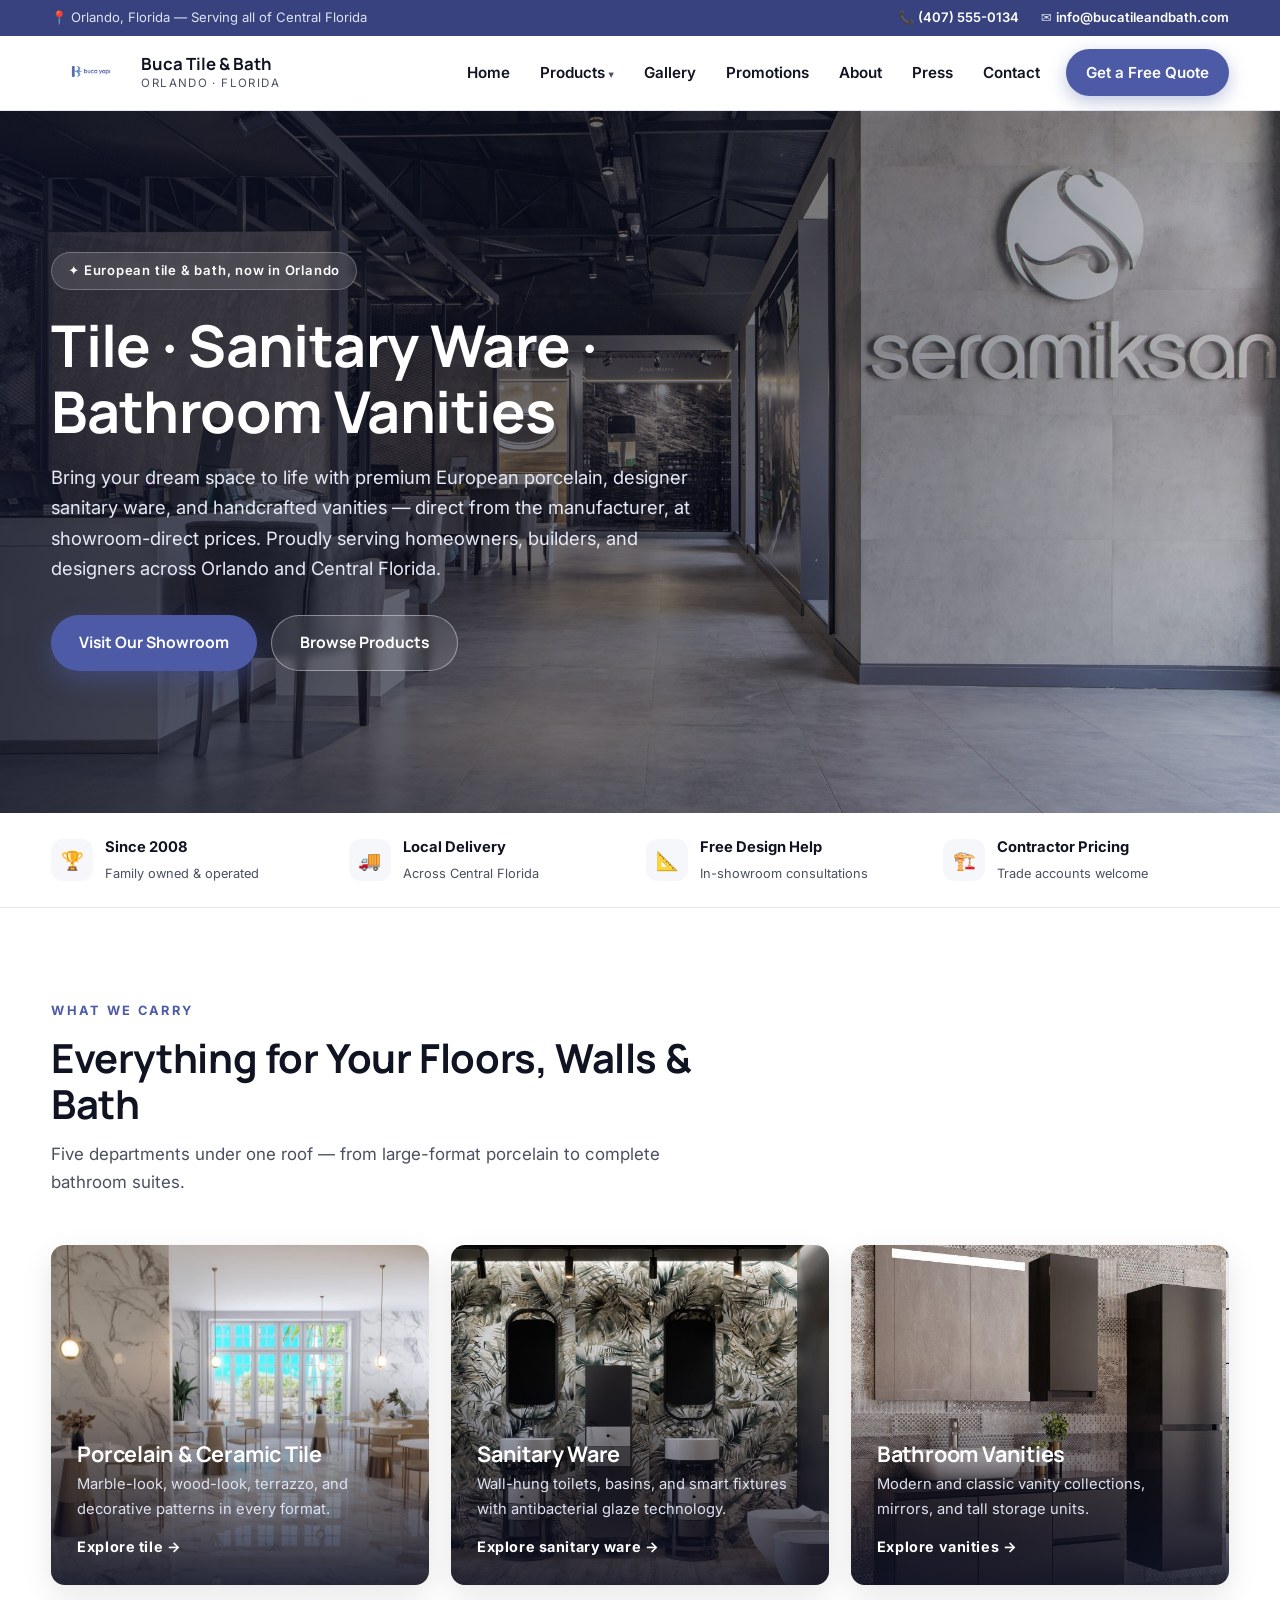
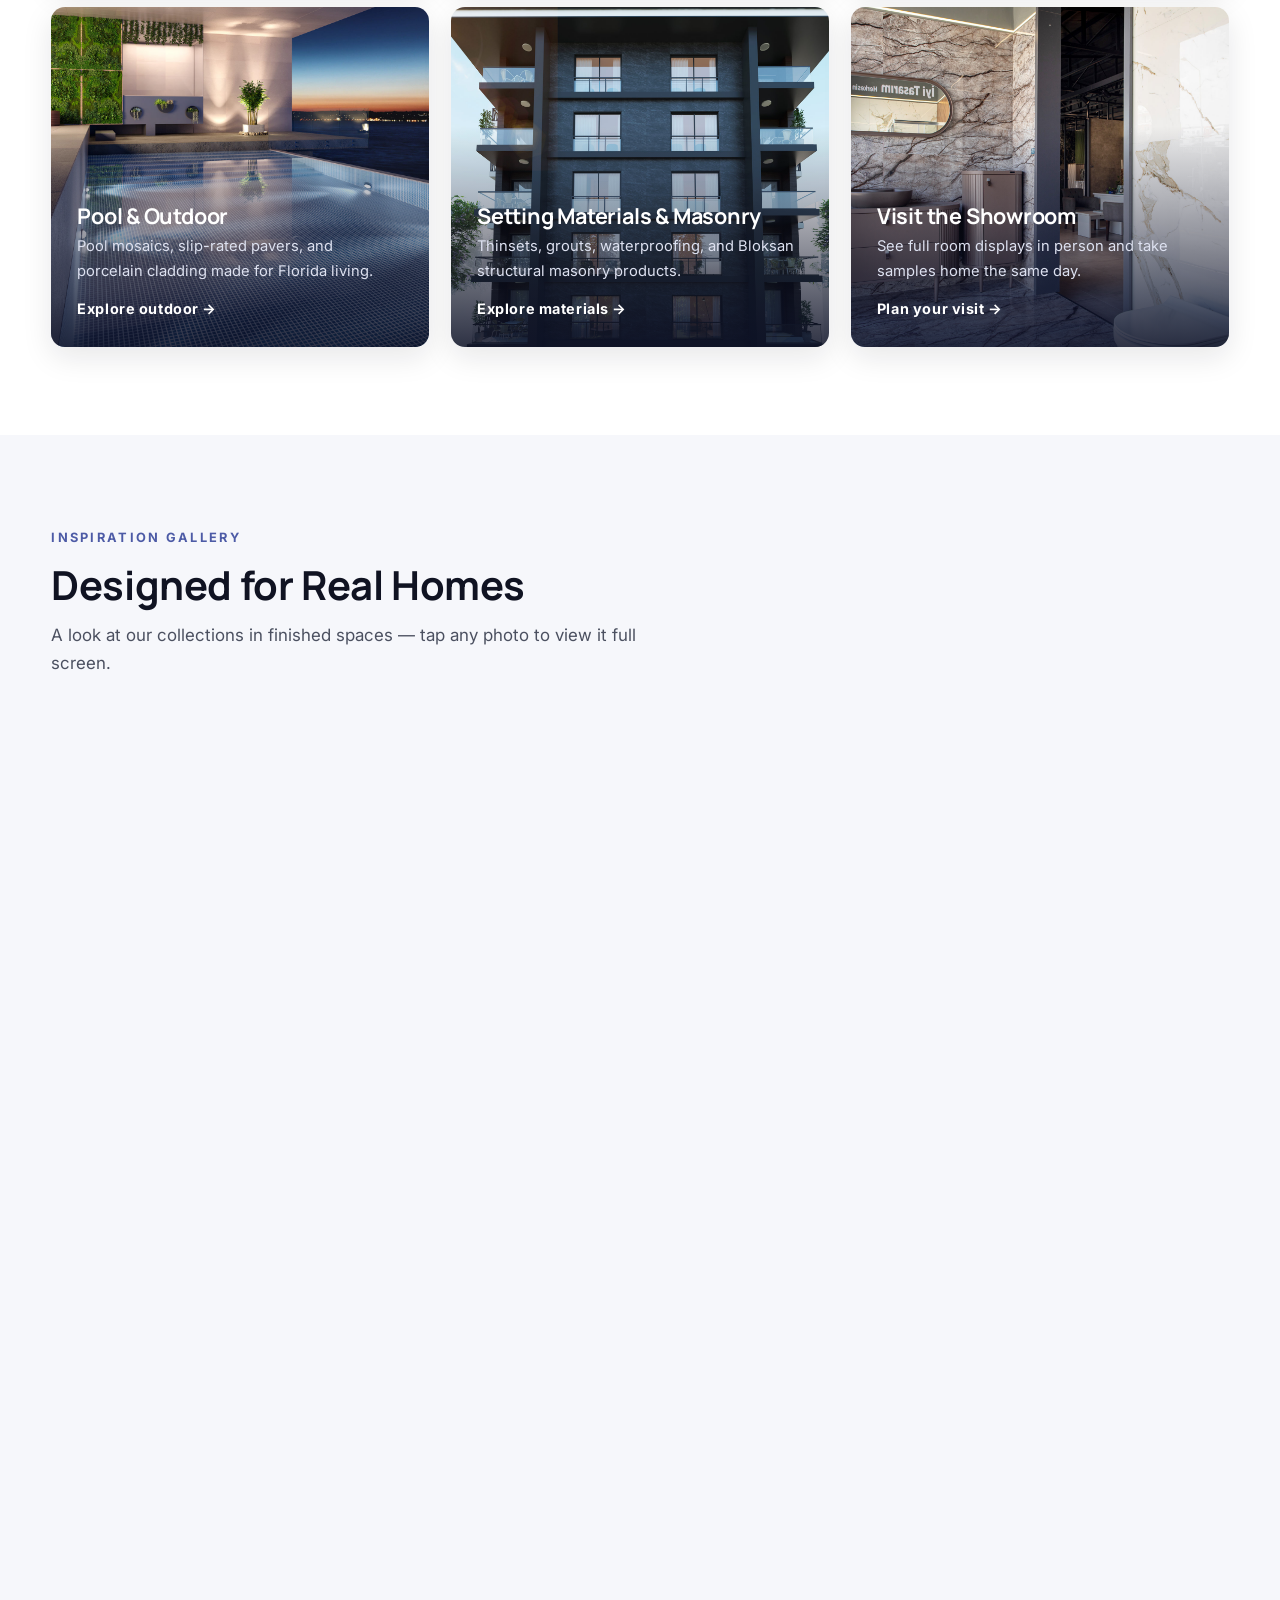
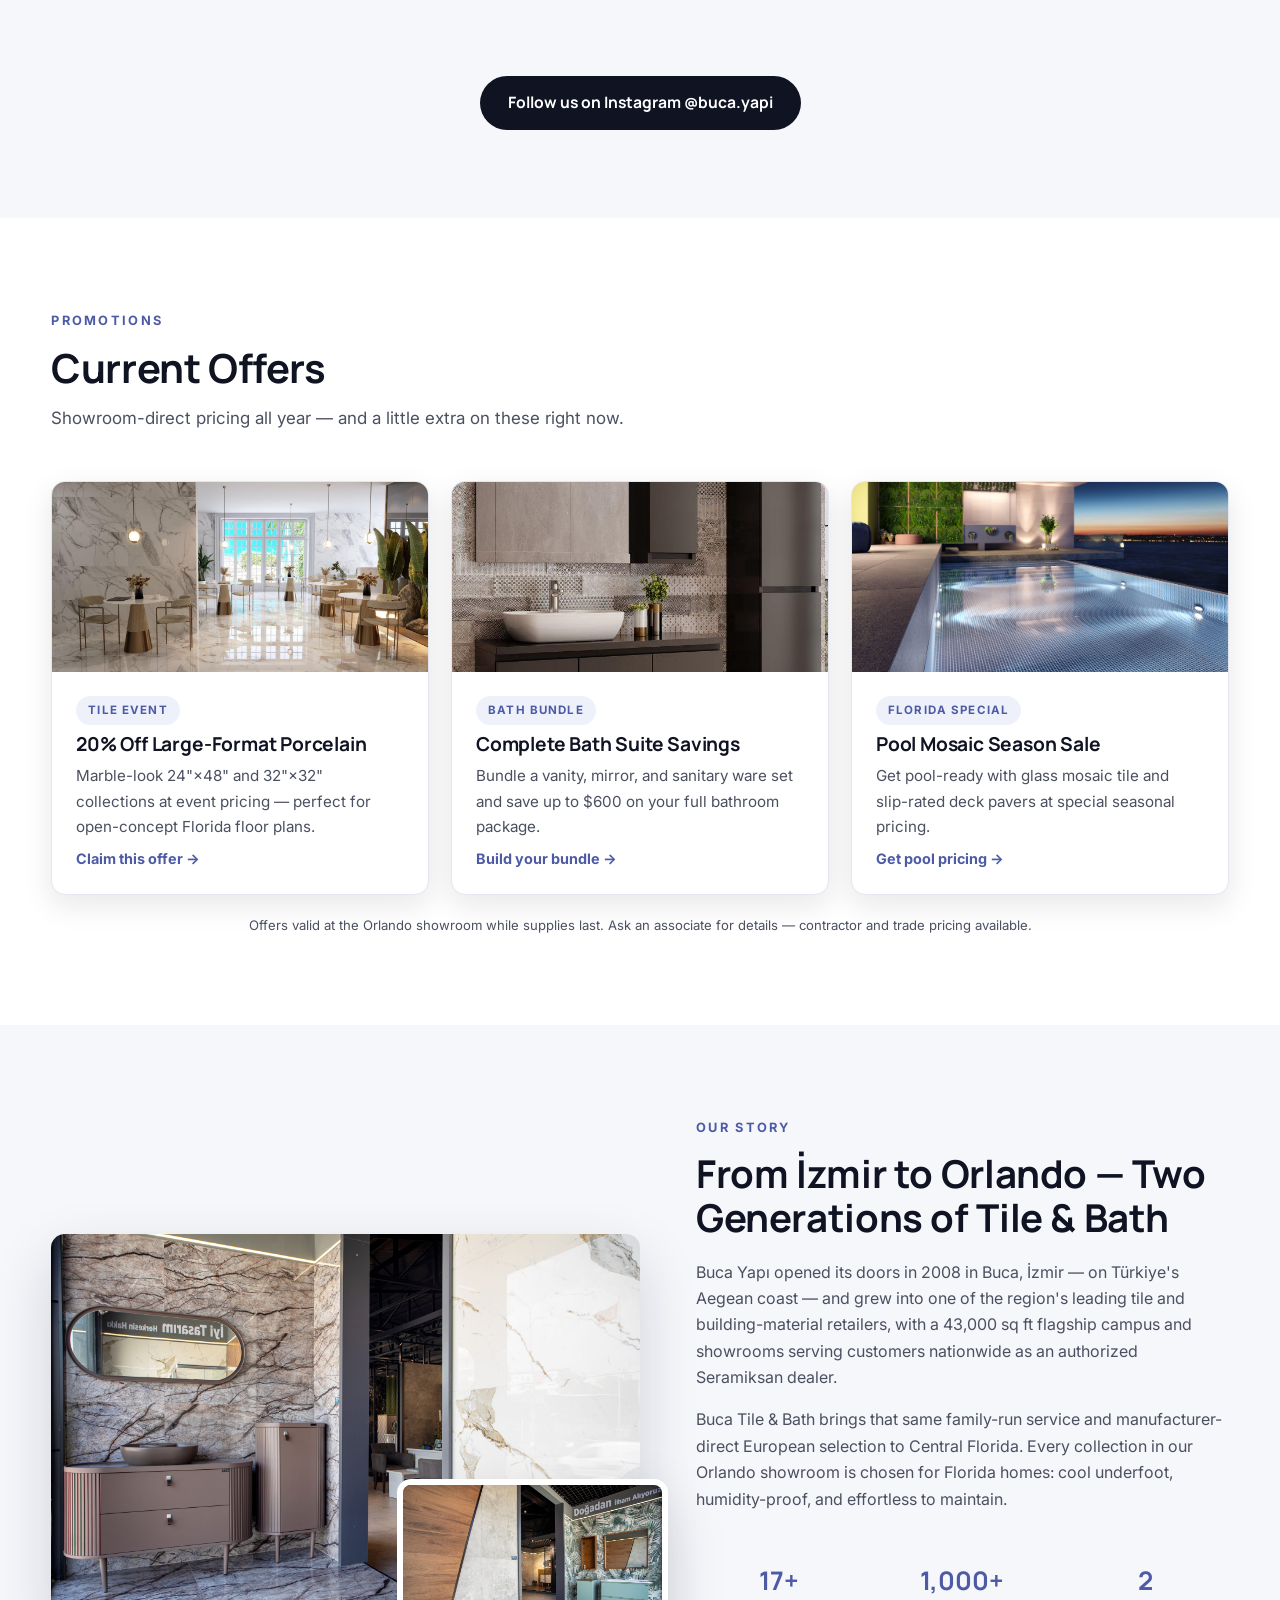
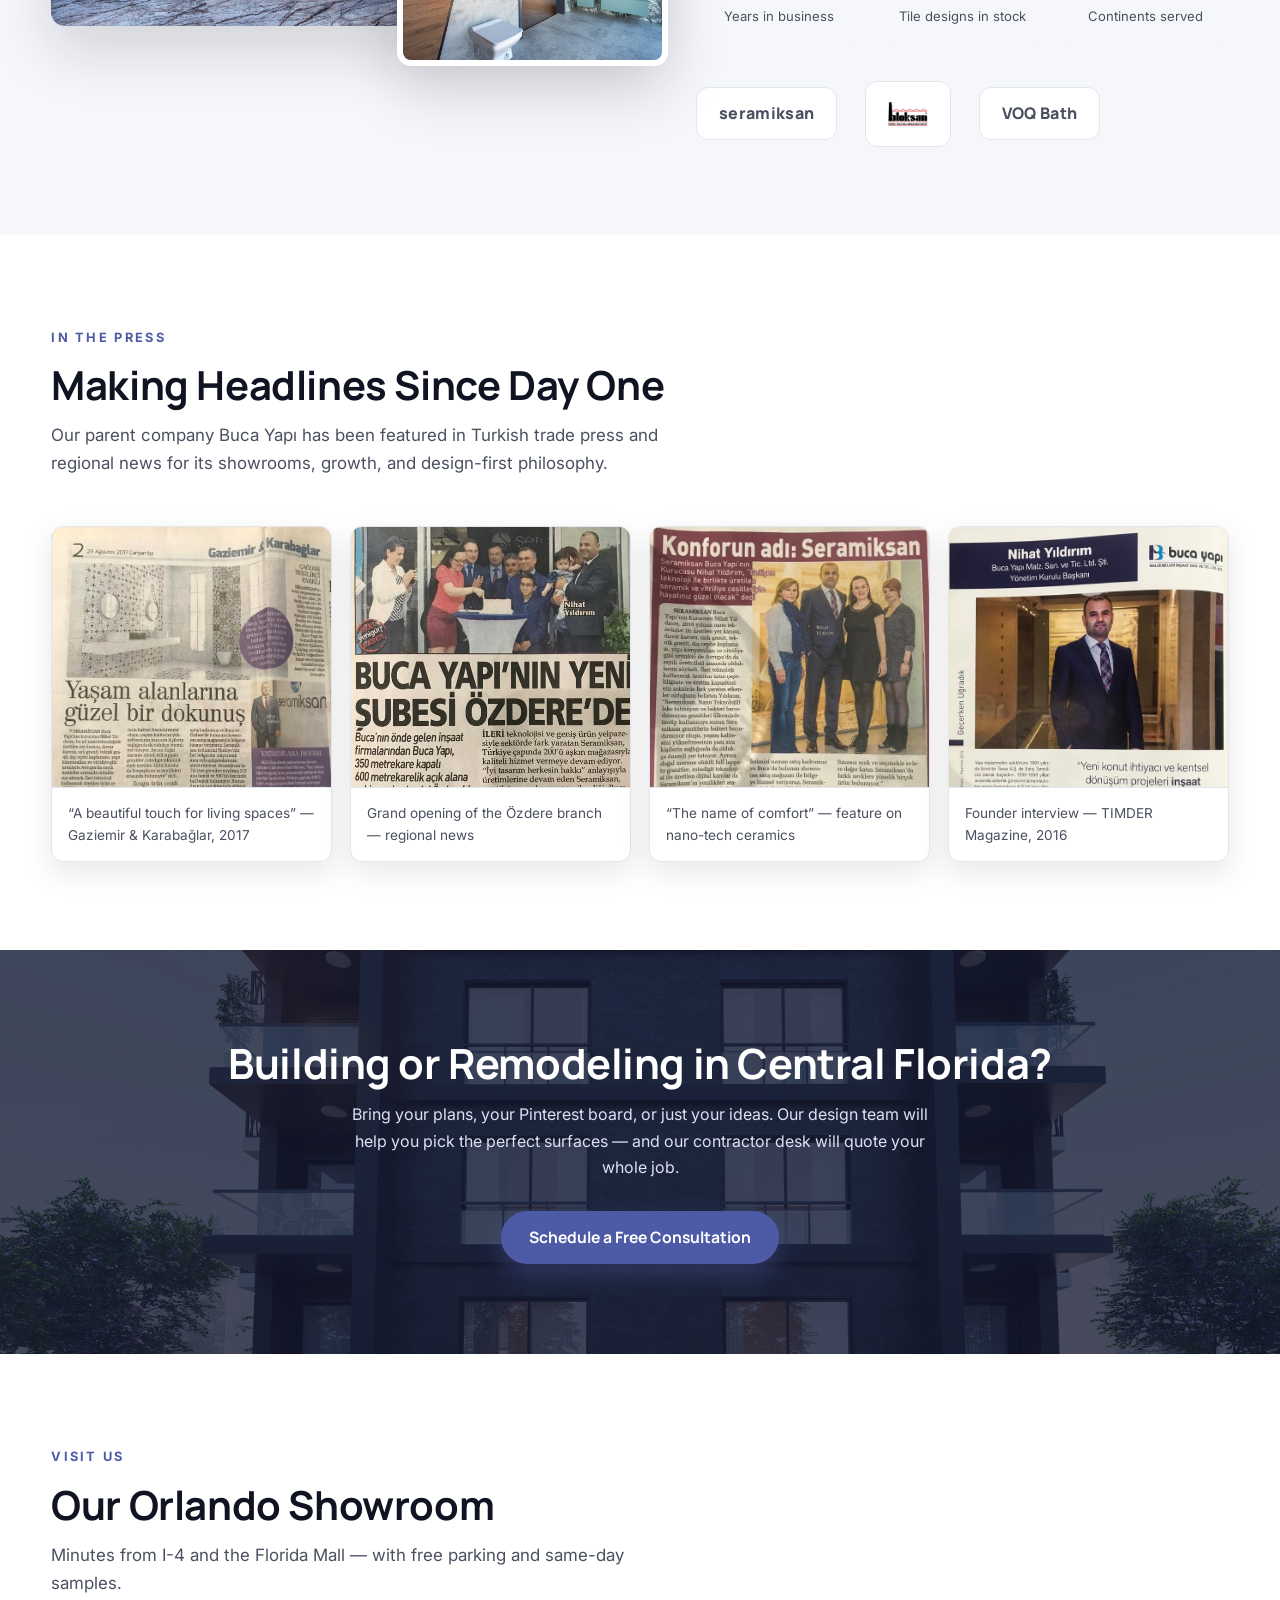
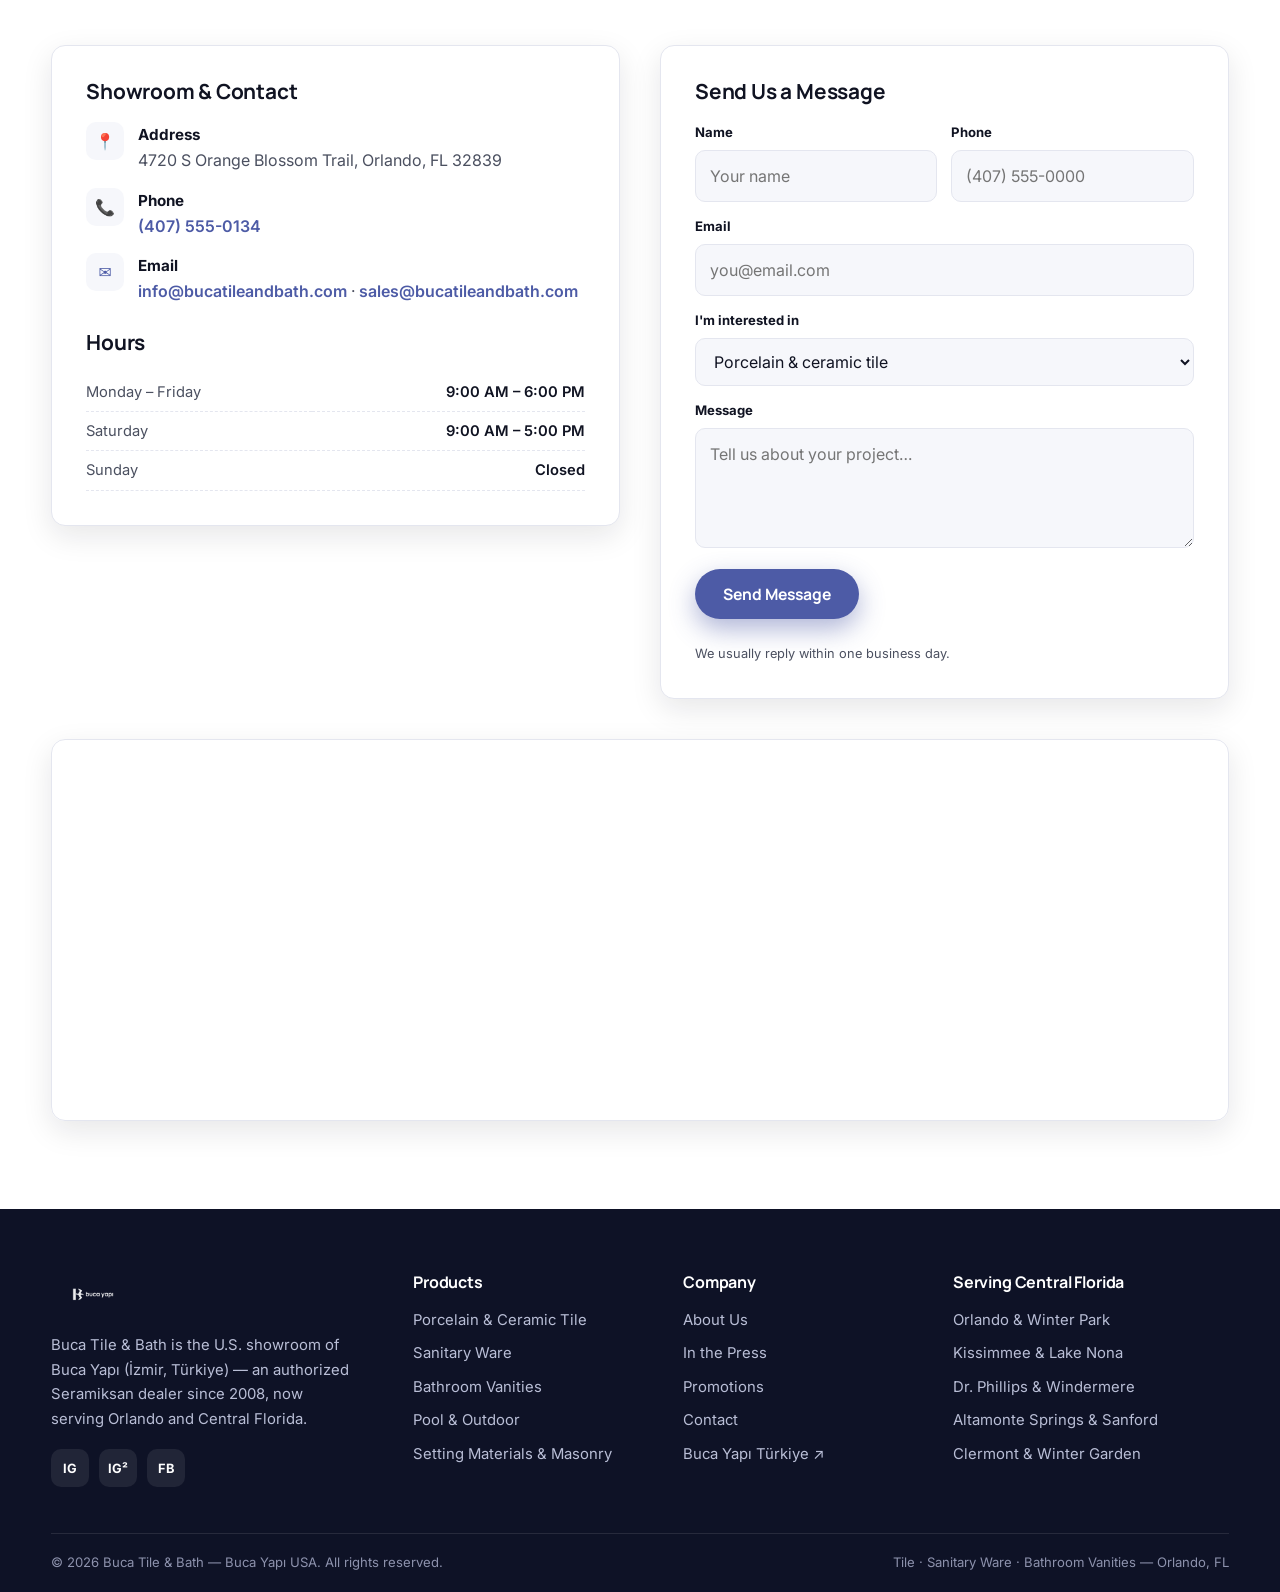
==== index.html @ c3a94b82 "Buca Tile & Bath — Orlando site (localized from bucayapi.com.tr) Co-Authored-By: Claude Fable 5 <nor" ====
<!DOCTYPE html>
<html lang="en-US">
<head>
  <meta charset="UTF-8" />
  <meta name="viewport" content="width=device-width, initial-scale=1.0" />
  <title>Buca Tile &amp; Bath | Tile, Sanitary Ware &amp; Bathroom Vanities — Orlando, FL</title>
  <meta name="description" content="Orlando's destination showroom for porcelain &amp; ceramic tile, sanitary ware, and designer bathroom vanities. U.S. showroom of Buca Yapı — authorized Seramiksan dealer since 2008. Serving Orlando &amp; Central Florida." />
  <link rel="icon" type="image/png" href="assets/img/logo-buca.png" />
  <link rel="preconnect" href="https://fonts.googleapis.com" />
  <link rel="preconnect" href="https://fonts.gstatic.com" crossorigin />
  <link href="https://fonts.googleapis.com/css2?family=Manrope:wght@600;700;800&family=Inter:wght@400;500;600;700&display=swap" rel="stylesheet" />
  <link rel="stylesheet" href="assets/css/style.css" />
</head>
<body>

  <!-- Top bar -->
  <div class="topbar">
    <div class="container">
      <div>
        <span>📍 Orlando, Florida — Serving all of Central Florida</span>
      </div>
      <div>
        <span>📞 <a href="tel:+14075550134">(407) 555-0134</a></span>
        <span>✉️ <a href="mailto:info@bucatileandbath.com">info@bucatileandbath.com</a></span>
      </div>
    </div>
  </div>

  <!-- Header -->
  <header class="site-header">
    <div class="container nav-wrap">
      <a class="brand" href="index.html">
        <img src="assets/img/logo-buca.png" alt="Buca Yapı — Buca Tile &amp; Bath logo" />
        <span class="brand-text">
          <strong>Buca Tile &amp; Bath</strong>
          <small>Orlando · Florida</small>
        </span>
      </a>

      <button class="nav-toggle" aria-label="Open menu" aria-expanded="false">
        <span></span><span></span><span></span>
      </button>

      <nav class="main-nav" aria-label="Main navigation">
        <ul>
          <li><a href="index.html">Home</a></li>
          <li class="has-drop">
            <a href="products.html">Products</a>
            <ul class="dropdown">
              <li><a href="products.html#tiles">Porcelain &amp; Ceramic Tile</a></li>
              <li><a href="products.html#sanitary-ware">Sanitary Ware</a></li>
              <li><a href="products.html#vanities">Bathroom Vanities</a></li>
              <li><a href="products.html#outdoor">Pool &amp; Outdoor</a></li>
              <li><a href="products.html#chemicals">Setting Materials &amp; Masonry</a></li>
            </ul>
          </li>
          <li><a href="index.html#gallery">Gallery</a></li>
          <li><a href="index.html#promotions">Promotions</a></li>
          <li><a href="index.html#about">About</a></li>
          <li><a href="index.html#press">Press</a></li>
          <li><a href="index.html#visit">Contact</a></li>
          <li><a class="nav-cta" href="index.html#visit">Get a Free Quote</a></li>
        </ul>
      </nav>
    </div>
  </header>

  <!-- Hero -->
  <section class="hero">
    <div class="hero-bg" style="background-image:url('assets/img/showroom-hero.jpg')"></div>
    <div class="container">
      <div class="hero-inner">
        <span class="kicker">✦ European tile &amp; bath, now in Orlando</span>
        <h1>Tile · Sanitary Ware · Bathroom Vanities</h1>
        <p class="lead">
          Bring your dream space to life with premium European porcelain, designer
          sanitary ware, and handcrafted vanities — direct from the manufacturer,
          at showroom-direct prices. Proudly serving homeowners, builders, and
          designers across Orlando and Central Florida.
        </p>
        <div class="hero-actions">
          <a class="btn btn-primary" href="index.html#visit">Visit Our Showroom</a>
          <a class="btn btn-ghost" href="products.html">Browse Products</a>
        </div>
      </div>
    </div>
  </section>

  <!-- Trust strip -->
  <div class="hero-strip">
    <div class="container">
      <div class="strip-item"><span class="ico">🏆</span><span><strong>Since 2008</strong><small>Family owned &amp; operated</small></span></div>
      <div class="strip-item"><span class="ico">🚚</span><span><strong>Local Delivery</strong><small>Across Central Florida</small></span></div>
      <div class="strip-item"><span class="ico">📐</span><span><strong>Free Design Help</strong><small>In-showroom consultations</small></span></div>
      <div class="strip-item"><span class="ico">🏗️</span><span><strong>Contractor Pricing</strong><small>Trade accounts welcome</small></span></div>
    </div>
  </div>

  <!-- Product categories -->
  <section class="section" id="products">
    <div class="container">
      <span class="eyebrow">What we carry</span>
      <div class="section-head">
        <h2>Everything for Your Floors, Walls &amp; Bath</h2>
        <p>Five departments under one roof — from large-format porcelain to complete bathroom suites.</p>
      </div>

      <div class="cat-grid">
        <a class="cat-card reveal" href="products.html#tiles">
          <img src="assets/img/marble-cafe.jpg" alt="Polished Calacatta-look porcelain tile in a bright café interior" loading="lazy" />
          <div class="cat-body">
            <h3>Porcelain &amp; Ceramic Tile</h3>
            <p>Marble-look, wood-look, terrazzo, and decorative patterns in every format.</p>
            <span class="cat-link">Explore tile</span>
          </div>
        </a>
        <a class="cat-card reveal" href="products.html#sanitary-ware">
          <img src="assets/img/bath-palm-duo.jpg" alt="Twin designer basins against palm-print feature tile" loading="lazy" />
          <div class="cat-body">
            <h3>Sanitary Ware</h3>
            <p>Wall-hung toilets, basins, and smart fixtures with antibacterial glaze technology.</p>
            <span class="cat-link">Explore sanitary ware</span>
          </div>
        </a>
        <a class="cat-card reveal" href="products.html#vanities">
          <img src="assets/img/vanity-graphite.jpg" alt="Graphite bathroom vanity set with mirror cabinet" loading="lazy" />
          <div class="cat-body">
            <h3>Bathroom Vanities</h3>
            <p>Modern and classic vanity collections, mirrors, and tall storage units.</p>
            <span class="cat-link">Explore vanities</span>
          </div>
        </a>
        <a class="cat-card reveal" href="products.html#outdoor">
          <img src="assets/img/pool-mosaic.jpg" alt="Glass mosaic pool tile at dusk overlooking the water" loading="lazy" />
          <div class="cat-body">
            <h3>Pool &amp; Outdoor</h3>
            <p>Pool mosaics, slip-rated pavers, and porcelain cladding made for Florida living.</p>
            <span class="cat-link">Explore outdoor</span>
          </div>
        </a>
        <a class="cat-card reveal" href="products.html#chemicals">
          <img src="assets/img/facade-dark-tile.jpg" alt="Modern apartment facade clad in dark porcelain panels" loading="lazy" />
          <div class="cat-body">
            <h3>Setting Materials &amp; Masonry</h3>
            <p>Thinsets, grouts, waterproofing, and Bloksan structural masonry products.</p>
            <span class="cat-link">Explore materials</span>
          </div>
        </a>
        <a class="cat-card reveal" href="index.html#visit">
          <img src="assets/img/showroom-marble.jpg" alt="Buca showroom displays with book-matched marble-look slabs" loading="lazy" />
          <div class="cat-body">
            <h3>Visit the Showroom</h3>
            <p>See full room displays in person and take samples home the same day.</p>
            <span class="cat-link">Plan your visit</span>
          </div>
        </a>
      </div>
    </div>
  </section>

  <!-- Gallery -->
  <section class="section tinted" id="gallery">
    <div class="container">
      <span class="eyebrow">Inspiration gallery</span>
      <div class="section-head">
        <h2>Designed for Real Homes</h2>
        <p>A look at our collections in finished spaces — tap any photo to view it full screen.</p>
      </div>

      <div class="gallery-grid">
        <figure class="g-item tall reveal"><img src="assets/img/bath-palm-single.jpg" alt="Palm-print wall tile with pedestal basin and wood-look floor" loading="lazy" /></figure>
        <figure class="g-item reveal"><img src="assets/img/lifestyle-sink-touch.jpg" alt="Matte graphite vessel sink on a wood vanity" loading="lazy" /></figure>
        <figure class="g-item reveal"><img src="assets/img/bath-terrazzo.jpg" alt="Terrazzo-look tile bathroom with brass accents" loading="lazy" /></figure>
        <figure class="g-item tall reveal"><img src="assets/img/lifestyle-robe.jpg" alt="Patterned encaustic-look floor tile in a spa bathroom" loading="lazy" /></figure>
        <figure class="g-item reveal"><img src="assets/img/bath-luxury-gold.jpg" alt="Luxury bathroom with dark stone-look walls and gold chandelier" loading="lazy" /></figure>
        <figure class="g-item wide reveal"><img src="assets/img/patio-pavers.jpg" alt="Cobble-look outdoor porcelain pavers on a tropical patio" loading="lazy" /></figure>
        <figure class="g-item reveal"><img src="assets/img/bath-classic-bw.jpg" alt="Classic black-and-white bathroom with statuario walls" loading="lazy" /></figure>
        <figure class="g-item reveal"><img src="assets/img/exterior-wood-look.jpg" alt="Wood-look porcelain cladding on a modern home exterior" loading="lazy" /></figure>
        <figure class="g-item reveal"><img src="assets/img/lifestyle-fluted-vanity.jpg" alt="Fluted gray vanity drawer detail" loading="lazy" /></figure>
        <figure class="g-item reveal"><img src="assets/img/showroom-vanity-wall.jpg" alt="Showroom bay with mint vanity and botanical feature tile" loading="lazy" /></figure>
      </div>

      <div class="ig-bar">
        <a class="btn btn-dark" href="https://www.instagram.com/buca.yapi/" target="_blank" rel="noopener">
          Follow us on Instagram @buca.yapi
        </a>
      </div>
    </div>
  </section>

  <!-- Promotions -->
  <section class="section" id="promotions">
    <div class="container">
      <span class="eyebrow">Promotions</span>
      <div class="section-head">
        <h2>Current Offers</h2>
        <p>Showroom-direct pricing all year — and a little extra on these right now.</p>
      </div>

      <div class="promo-grid">
        <article class="promo-card reveal">
          <figure><img src="assets/img/marble-cafe.jpg" alt="Polished marble-look porcelain floor" loading="lazy" /></figure>
          <div class="promo-body">
            <span class="promo-tag">Tile Event</span>
            <h3>20% Off Large-Format Porcelain</h3>
            <p>Marble-look 24"×48" and 32"×32" collections at event pricing — perfect for open-concept Florida floor plans.</p>
            <a class="promo-cta" href="index.html#visit">Claim this offer</a>
          </div>
        </article>
        <article class="promo-card reveal">
          <figure><img src="assets/img/vanity-graphite.jpg" alt="Complete vanity set with mirror and tall cabinet" loading="lazy" /></figure>
          <div class="promo-body">
            <span class="promo-tag">Bath Bundle</span>
            <h3>Complete Bath Suite Savings</h3>
            <p>Bundle a vanity, mirror, and sanitary ware set and save up to $600 on your full bathroom package.</p>
            <a class="promo-cta" href="index.html#visit">Build your bundle</a>
          </div>
        </article>
        <article class="promo-card reveal">
          <figure><img src="assets/img/pool-mosaic.jpg" alt="Glass mosaic pool at sunset" loading="lazy" /></figure>
          <div class="promo-body">
            <span class="promo-tag">Florida Special</span>
            <h3>Pool Mosaic Season Sale</h3>
            <p>Get pool-ready with glass mosaic tile and slip-rated deck pavers at special seasonal pricing.</p>
            <a class="promo-cta" href="index.html#visit">Get pool pricing</a>
          </div>
        </article>
      </div>
      <p class="promo-note">Offers valid at the Orlando showroom while supplies last. Ask an associate for details — contractor and trade pricing available.</p>
    </div>
  </section>

  <!-- About -->
  <section class="section tinted" id="about">
    <div class="container about-grid">
      <div class="about-media reveal">
        <img class="main-img" src="assets/img/showroom-marble.jpg" alt="Buca showroom interior with book-matched marble-look walls" loading="lazy" />
        <img class="float-img" src="assets/img/showroom-vanity-wall.jpg" alt="Showroom vanity display with botanical tile" loading="lazy" />
      </div>
      <div class="about-copy">
        <span class="eyebrow">Our story</span>
        <h2>From İzmir to Orlando — Two Generations of Tile &amp; Bath</h2>
        <p>
          Buca Yapı opened its doors in 2008 in Buca, İzmir — on Türkiye's Aegean
          coast — and grew into one of the region's leading tile and building-material
          retailers, with a 43,000 sq ft flagship campus and showrooms serving
          customers nationwide as an authorized Seramiksan dealer.
        </p>
        <p>
          Buca Tile &amp; Bath brings that same family-run service and
          manufacturer-direct European selection to Central Florida. Every collection
          in our Orlando showroom is chosen for Florida homes: cool underfoot,
          humidity-proof, and effortless to maintain.
        </p>
        <div class="stats">
          <div class="stat"><b>17+</b><span>Years in business</span></div>
          <div class="stat"><b>1,000+</b><span>Tile designs in stock</span></div>
          <div class="stat"><b>2</b><span>Continents served</span></div>
        </div>
        <div class="brand-row">
          <span class="brand-chip">seramiksan</span>
          <span class="brand-chip"><img src="assets/img/brand-bloksan.jpg" alt="Bloksan masonry products logo" /></span>
          <span class="brand-chip">VOQ Bath</span>
        </div>
      </div>
    </div>
  </section>

  <!-- Press -->
  <section class="section" id="press">
    <div class="container">
      <span class="eyebrow">In the press</span>
      <div class="section-head">
        <h2>Making Headlines Since Day One</h2>
        <p>Our parent company Buca Yapı has been featured in Turkish trade press and regional news for its showrooms, growth, and design-first philosophy.</p>
      </div>

      <div class="press-grid">
        <figure class="press-item reveal">
          <img src="assets/img/press-01.jpg" alt="Newspaper feature on Seramiksan tile collections at Buca Yapı" loading="lazy" />
          <figcaption>“A beautiful touch for living spaces” — Gaziemir &amp; Karabağlar, 2017</figcaption>
        </figure>
        <figure class="press-item reveal">
          <img src="assets/img/press-02.jpg" alt="Newspaper coverage of the Özdere showroom opening" loading="lazy" />
          <figcaption>Grand opening of the Özdere branch — regional news</figcaption>
        </figure>
        <figure class="press-item reveal">
          <img src="assets/img/press-03.jpg" alt="Print feature on nano-technology ceramic surfaces" loading="lazy" />
          <figcaption>“The name of comfort” — feature on nano-tech ceramics</figcaption>
        </figure>
        <figure class="press-item reveal">
          <img src="assets/img/press-04.jpg" alt="TIMDER magazine interview with founder Nihat Yıldırım" loading="lazy" />
          <figcaption>Founder interview — TIMDER Magazine, 2016</figcaption>
        </figure>
      </div>
    </div>
  </section>

  <!-- CTA band -->
  <section class="cta-band">
    <div class="band-bg" style="background-image:url('assets/img/facade-dark-tile.jpg')"></div>
    <div class="container">
      <h2>Building or Remodeling in Central Florida?</h2>
      <p>Bring your plans, your Pinterest board, or just your ideas. Our design team will help you pick the perfect surfaces — and our contractor desk will quote your whole job.</p>
      <a class="btn btn-primary" href="index.html#visit">Schedule a Free Consultation</a>
    </div>
  </section>

  <!-- Visit / contact -->
  <section class="section" id="visit">
    <div class="container">
      <span class="eyebrow">Visit us</span>
      <div class="section-head">
        <h2>Our Orlando Showroom</h2>
        <p>Minutes from I-4 and the Florida Mall — with free parking and same-day samples.</p>
      </div>

      <div class="visit-grid">
        <div class="visit-card reveal">
          <h3>Showroom &amp; Contact</h3>
          <ul class="info-list">
            <li>
              <span class="ico">📍</span>
              <span><b>Address</b> 4720 S Orange Blossom Trail, Orlando, FL 32839</span>
            </li>
            <li>
              <span class="ico">📞</span>
              <span><b>Phone</b> <a href="tel:+14075550134">(407) 555-0134</a></span>
            </li>
            <li>
              <span class="ico">✉️</span>
              <span><b>Email</b> <a href="mailto:info@bucatileandbath.com">info@bucatileandbath.com</a> · <a href="mailto:sales@bucatileandbath.com">sales@bucatileandbath.com</a></span>
            </li>
          </ul>
          <h3>Hours</h3>
          <table class="hours-table">
            <tr><td>Monday – Friday</td><td>9:00 AM – 6:00 PM</td></tr>
            <tr><td>Saturday</td><td>9:00 AM – 5:00 PM</td></tr>
            <tr><td>Sunday</td><td>Closed</td></tr>
          </table>
        </div>

        <div class="visit-card reveal">
          <h3>Send Us a Message</h3>
          <form id="contact-form" class="form-grid" novalidate>
            <div class="field"><label for="cf-name">Name</label><input id="cf-name" name="name" type="text" required placeholder="Your name" /></div>
            <div class="field"><label for="cf-phone">Phone</label><input id="cf-phone" name="phone" type="tel" placeholder="(407) 555-0000" /></div>
            <div class="field full"><label for="cf-email">Email</label><input id="cf-email" name="email" type="email" required placeholder="you@email.com" /></div>
            <div class="field full">
              <label for="cf-topic">I'm interested in</label>
              <select id="cf-topic" name="topic">
                <option>Porcelain &amp; ceramic tile</option>
                <option>Sanitary ware</option>
                <option>Bathroom vanities</option>
                <option>Pool &amp; outdoor</option>
                <option>Contractor / trade account</option>
                <option>Something else</option>
              </select>
            </div>
            <div class="field full"><label for="cf-msg">Message</label><textarea id="cf-msg" name="message" required placeholder="Tell us about your project…"></textarea></div>
            <div class="full"><button class="btn btn-primary" type="submit">Send Message</button></div>
            <p class="form-note full">We usually reply within one business day.</p>
            <p class="form-success full" id="form-success">Thanks for your message! We'll be in touch shortly.</p>
          </form>
        </div>
      </div>

      <div class="map-embed reveal">
        <iframe
          title="Buca Tile & Bath Orlando showroom map"
          src="https://www.google.com/maps?q=4720+S+Orange+Blossom+Trail,+Orlando,+FL+32839&output=embed"
          loading="lazy" referrerpolicy="no-referrer-when-downgrade"></iframe>
      </div>
    </div>
  </section>

  <!-- Footer -->
  <footer class="site-footer">
    <div class="container footer-grid">
      <div class="footer-brand">
        <img src="assets/img/logo-buca.png" alt="Buca Yapı logo" />
        <p>
          Buca Tile &amp; Bath is the U.S. showroom of Buca Yapı (İzmir, Türkiye) —
          an authorized Seramiksan dealer since 2008, now serving Orlando and
          Central Florida.
        </p>
        <div class="social-row">
          <a href="https://www.instagram.com/buca.yapi/" target="_blank" rel="noopener" aria-label="Instagram">IG</a>
          <a href="https://www.instagram.com/buca.yapi.seramiksan/" target="_blank" rel="noopener" aria-label="Instagram — Seramiksan">IG²</a>
          <a href="https://www.facebook.com/bucayapi" target="_blank" rel="noopener" aria-label="Facebook">FB</a>
        </div>
      </div>
      <div>
        <h4>Products</h4>
        <ul>
          <li><a href="products.html#tiles">Porcelain &amp; Ceramic Tile</a></li>
          <li><a href="products.html#sanitary-ware">Sanitary Ware</a></li>
          <li><a href="products.html#vanities">Bathroom Vanities</a></li>
          <li><a href="products.html#outdoor">Pool &amp; Outdoor</a></li>
          <li><a href="products.html#chemicals">Setting Materials &amp; Masonry</a></li>
        </ul>
      </div>
      <div>
        <h4>Company</h4>
        <ul>
          <li><a href="index.html#about">About Us</a></li>
          <li><a href="index.html#press">In the Press</a></li>
          <li><a href="index.html#promotions">Promotions</a></li>
          <li><a href="index.html#visit">Contact</a></li>
          <li><a href="https://www.bucayapi.com.tr/" target="_blank" rel="noopener">Buca Yapı Türkiye ↗</a></li>
        </ul>
      </div>
      <div>
        <h4>Serving Central Florida</h4>
        <ul>
          <li>Orlando &amp; Winter Park</li>
          <li>Kissimmee &amp; Lake Nona</li>
          <li>Dr. Phillips &amp; Windermere</li>
          <li>Altamonte Springs &amp; Sanford</li>
          <li>Clermont &amp; Winter Garden</li>
        </ul>
      </div>
    </div>
    <div class="container footer-bottom">
      <span>© 2026 Buca Tile &amp; Bath — Buca Yapı USA. All rights reserved.</span>
      <span>Tile · Sanitary Ware · Bathroom Vanities — Orlando, FL</span>
    </div>
  </footer>

  <!-- Lightbox -->
  <div class="lightbox" id="lightbox" role="dialog" aria-modal="true" aria-label="Image viewer">
    <button class="lb-close" aria-label="Close image viewer">×</button>
    <img src="" alt="" />
  </div>

  <script src="assets/js/main.js"></script>
</body>
</html>
---- assets/css/style.css ----
/* ============================================================
   Buca Tile & Bath — Orlando, FL
   U.S. showroom of Buca Yapı (İzmir, Türkiye)
   ============================================================ */

:root {
  --indigo: #4d5ba6;        /* from the Buca Yapı seagull logo */
  --indigo-dark: #37427e;
  --sky: #5d9fd4;
  --ink: #101322;
  --slate: #4b5060;
  --mist: #f6f7fb;
  --line: #e4e6ef;
  --white: #ffffff;
  --gold: #c9a45c;
  --radius: 14px;
  --shadow: 0 10px 30px rgba(16, 19, 34, .10);
  --shadow-lg: 0 24px 60px rgba(16, 19, 34, .16);
  --font-head: "Manrope", system-ui, sans-serif;
  --font-body: "Inter", system-ui, sans-serif;
}

* { margin: 0; padding: 0; box-sizing: border-box; }

html { scroll-behavior: smooth; }

body {
  font-family: var(--font-body);
  color: var(--ink);
  background: var(--white);
  line-height: 1.65;
  -webkit-font-smoothing: antialiased;
}

img { max-width: 100%; display: block; }

a { color: var(--indigo); text-decoration: none; }

.container { width: min(1180px, 92%); margin-inline: auto; }

h1, h2, h3, h4 { font-family: var(--font-head); line-height: 1.15; letter-spacing: -.01em; }

.section { padding: 88px 0; }
.section.tinted { background: var(--mist); }

.eyebrow {
  display: inline-block;
  font-size: .8rem;
  font-weight: 700;
  letter-spacing: .18em;
  text-transform: uppercase;
  color: var(--indigo);
  margin-bottom: 14px;
}

.section-head { max-width: 640px; margin-bottom: 48px; }
.section-head h2 { font-size: clamp(1.7rem, 3.2vw, 2.5rem); margin-bottom: 14px; }
.section-head p { color: var(--slate); font-size: 1.06rem; }
.section-head.center { margin-inline: auto; text-align: center; }

/* ---------- Top bar ---------- */
.topbar {
  background: var(--indigo-dark);
  color: #dfe3f5;
  font-size: .82rem;
  padding: 7px 0;
}
.topbar .container { display: flex; justify-content: space-between; gap: 16px; flex-wrap: wrap; }
.topbar a { color: #fff; font-weight: 600; }
.topbar span + span { margin-left: 18px; }

/* ---------- Header / nav ---------- */
.site-header {
  position: sticky;
  top: 0;
  z-index: 60;
  background: rgba(255, 255, 255, .94);
  backdrop-filter: blur(10px);
  border-bottom: 1px solid var(--line);
}
.nav-wrap { display: flex; align-items: center; justify-content: space-between; height: 74px; }
.brand { display: flex; align-items: center; gap: 12px; }
.brand img { height: 44px; width: auto; }
.brand .brand-text { line-height: 1.1; }
.brand .brand-text strong { font-family: var(--font-head); font-size: 1.05rem; color: var(--ink); display: block; }
.brand .brand-text small { color: var(--slate); font-size: .72rem; letter-spacing: .12em; text-transform: uppercase; }

.main-nav { display: flex; align-items: center; gap: 6px; }
.main-nav > ul { display: flex; list-style: none; gap: 2px; align-items: center; }
.main-nav a {
  display: block;
  padding: 10px 14px;
  color: var(--ink);
  font-weight: 600;
  font-size: .95rem;
  border-radius: 8px;
  transition: background .18s, color .18s;
}
.main-nav a:hover { background: var(--mist); color: var(--indigo); }

.has-drop { position: relative; }
.has-drop > a::after { content: " ▾"; font-size: .7em; color: var(--slate); }
.dropdown {
  position: absolute;
  top: calc(100% + 8px);
  left: 0;
  min-width: 240px;
  background: var(--white);
  border: 1px solid var(--line);
  border-radius: 12px;
  box-shadow: var(--shadow-lg);
  list-style: none;
  padding: 8px;
  opacity: 0;
  visibility: hidden;
  transform: translateY(6px);
  transition: all .2s ease;
}
.has-drop:hover .dropdown,
.has-drop:focus-within .dropdown { opacity: 1; visibility: visible; transform: translateY(0); }
.dropdown a { padding: 10px 12px; border-radius: 8px; font-weight: 500; }

.nav-cta {
  background: var(--indigo);
  color: #fff !important;
  padding: 11px 20px !important;
  border-radius: 999px !important;
  margin-left: 10px;
  box-shadow: 0 6px 18px rgba(77, 91, 166, .35);
}
.nav-cta:hover { background: var(--indigo-dark) !important; }

.nav-toggle {
  display: none;
  background: none;
  border: 0;
  cursor: pointer;
  width: 44px;
  height: 44px;
  border-radius: 10px;
}
.nav-toggle span {
  display: block;
  width: 22px;
  height: 2px;
  background: var(--ink);
  margin: 5px auto;
  transition: transform .2s, opacity .2s;
}

/* ---------- Hero ---------- */
.hero {
  position: relative;
  min-height: 78vh;
  display: flex;
  align-items: center;
  color: #fff;
  isolation: isolate;
  overflow: hidden;
}
.hero .hero-bg {
  position: absolute;
  inset: 0;
  z-index: -2;
  background-size: cover;
  background-position: center;
}
.hero::after {
  content: "";
  position: absolute;
  inset: 0;
  z-index: -1;
  background: linear-gradient(100deg, rgba(13, 17, 38, .82) 0%, rgba(13, 17, 38, .55) 46%, rgba(13, 17, 38, .18) 100%);
}
.hero-inner { padding: 110px 0; max-width: 640px; }
.hero .kicker {
  display: inline-flex;
  align-items: center;
  gap: 8px;
  background: rgba(255, 255, 255, .12);
  border: 1px solid rgba(255, 255, 255, .25);
  border-radius: 999px;
  padding: 7px 16px;
  font-size: .82rem;
  font-weight: 600;
  letter-spacing: .06em;
  margin-bottom: 22px;
  backdrop-filter: blur(4px);
}
.hero h1 { font-size: clamp(2.2rem, 5vw, 3.6rem); margin-bottom: 18px; }
.hero p.lead { font-size: 1.15rem; color: #e6e9f6; margin-bottom: 32px; max-width: 54ch; }
.hero-actions { display: flex; gap: 14px; flex-wrap: wrap; }

.btn {
  display: inline-flex;
  align-items: center;
  gap: 10px;
  font-family: var(--font-head);
  font-weight: 700;
  font-size: .98rem;
  padding: 14px 28px;
  border-radius: 999px;
  border: 0;
  cursor: pointer;
  transition: transform .15s, box-shadow .15s, background .15s;
}
.btn-primary { background: var(--indigo); color: #fff; box-shadow: 0 10px 26px rgba(77, 91, 166, .45); }
.btn-primary:hover { background: var(--indigo-dark); transform: translateY(-2px); }
.btn-ghost { background: rgba(255, 255, 255, .1); color: #fff; border: 1px solid rgba(255, 255, 255, .4); backdrop-filter: blur(4px); }
.btn-ghost:hover { background: rgba(255, 255, 255, .22); transform: translateY(-2px); }
.btn-dark { background: var(--ink); color: #fff; }
.btn-dark:hover { background: #2a2f45; transform: translateY(-2px); }

.hero-strip {
  background: var(--white);
  border-bottom: 1px solid var(--line);
}
.hero-strip .container {
  display: grid;
  grid-template-columns: repeat(4, 1fr);
  gap: 12px;
  padding-block: 22px;
}
.strip-item { display: flex; gap: 12px; align-items: center; }
.strip-item .ico {
  flex: none;
  width: 42px;
  height: 42px;
  border-radius: 12px;
  background: var(--mist);
  color: var(--indigo);
  display: grid;
  place-items: center;
  font-size: 1.15rem;
}
.strip-item strong { display: block; font-size: .92rem; }
.strip-item small { color: var(--slate); font-size: .8rem; }

/* ---------- Category cards ---------- */
.cat-grid {
  display: grid;
  grid-template-columns: repeat(3, 1fr);
  gap: 22px;
}
.cat-card {
  position: relative;
  border-radius: var(--radius);
  overflow: hidden;
  min-height: 340px;
  display: flex;
  align-items: flex-end;
  color: #fff;
  box-shadow: var(--shadow);
  isolation: isolate;
}
.cat-card img {
  position: absolute;
  inset: 0;
  z-index: -2;
  width: 100%;
  height: 100%;
  object-fit: cover;
  transition: transform .5s ease;
}
.cat-card::after {
  content: "";
  position: absolute;
  inset: 0;
  z-index: -1;
  background: linear-gradient(180deg, rgba(13, 17, 38, 0) 35%, rgba(13, 17, 38, .85) 100%);
}
.cat-card:hover img { transform: scale(1.05); }
.cat-card .cat-body { padding: 26px; }
.cat-card h3 { font-size: 1.35rem; margin-bottom: 6px; }
.cat-card p { color: #dde1f0; font-size: .92rem; margin-bottom: 12px; }
.cat-card .cat-link { color: #fff; font-weight: 700; font-size: .9rem; letter-spacing: .04em; }
.cat-card .cat-link::after { content: " →"; }
.cat-card.wide { grid-column: span 1; }

/* ---------- Gallery ---------- */
.gallery-grid {
  display: grid;
  grid-template-columns: repeat(4, 1fr);
  grid-auto-rows: 220px;
  gap: 14px;
}
.g-item {
  border-radius: 12px;
  overflow: hidden;
  cursor: zoom-in;
  position: relative;
  box-shadow: var(--shadow);
}
.g-item img { width: 100%; height: 100%; object-fit: cover; transition: transform .45s ease; }
.g-item:hover img { transform: scale(1.06); }
.g-item.tall { grid-row: span 2; }
.g-item.wide { grid-column: span 2; }

.ig-bar {
  margin-top: 28px;
  display: flex;
  justify-content: center;
}

/* ---------- Promotions ---------- */
.promo-grid { display: grid; grid-template-columns: repeat(3, 1fr); gap: 22px; }
.promo-card {
  background: var(--white);
  border: 1px solid var(--line);
  border-radius: var(--radius);
  overflow: hidden;
  box-shadow: var(--shadow);
  display: flex;
  flex-direction: column;
}
.promo-card figure { height: 190px; overflow: hidden; }
.promo-card figure img { width: 100%; height: 100%; object-fit: cover; transition: transform .45s; }
.promo-card:hover figure img { transform: scale(1.05); }
.promo-body { padding: 24px; display: flex; flex-direction: column; gap: 8px; flex: 1; }
.promo-tag {
  align-self: flex-start;
  background: #eef0fa;
  color: var(--indigo);
  font-size: .72rem;
  font-weight: 700;
  letter-spacing: .1em;
  text-transform: uppercase;
  padding: 5px 12px;
  border-radius: 999px;
}
.promo-body h3 { font-size: 1.2rem; }
.promo-body p { color: var(--slate); font-size: .95rem; flex: 1; }
.promo-body .promo-cta { font-weight: 700; font-size: .9rem; }
.promo-body .promo-cta::after { content: " →"; }
.promo-note { margin-top: 20px; color: var(--slate); font-size: .82rem; text-align: center; }

/* ---------- About ---------- */
.about-grid {
  display: grid;
  grid-template-columns: 1.05fr .95fr;
  gap: 56px;
  align-items: center;
}
.about-media { position: relative; }
.about-media .main-img { border-radius: var(--radius); box-shadow: var(--shadow-lg); }
.about-media .float-img {
  position: absolute;
  right: -28px;
  bottom: -40px;
  width: 46%;
  border-radius: var(--radius);
  border: 6px solid #fff;
  box-shadow: var(--shadow-lg);
}
.about-copy h2 { font-size: clamp(1.7rem, 3vw, 2.4rem); margin-bottom: 18px; }
.about-copy p { color: var(--slate); margin-bottom: 16px; }
.stats {
  display: grid;
  grid-template-columns: repeat(3, 1fr);
  gap: 16px;
  margin: 30px 0;
}
.stat {
  background: var(--mist);
  border-radius: 12px;
  padding: 18px;
  text-align: center;
}
.stat b { display: block; font-family: var(--font-head); font-size: 1.6rem; color: var(--indigo); }
.stat span { font-size: .82rem; color: var(--slate); }

.brand-row {
  margin-top: 34px;
  display: flex;
  align-items: center;
  gap: 28px;
  flex-wrap: wrap;
}
.brand-row .brand-chip {
  background: #fff;
  border: 1px solid var(--line);
  border-radius: 12px;
  padding: 12px 22px;
  font-family: var(--font-head);
  font-weight: 800;
  color: var(--slate);
  letter-spacing: .02em;
  display: flex;
  align-items: center;
  gap: 10px;
}
.brand-row img { height: 40px; width: auto; }

/* ---------- Press ---------- */
.press-grid { display: grid; grid-template-columns: repeat(4, 1fr); gap: 18px; }
.press-item {
  border-radius: 12px;
  overflow: hidden;
  border: 1px solid var(--line);
  background: #fff;
  box-shadow: var(--shadow);
  cursor: zoom-in;
}
.press-item img { width: 100%; height: 260px; object-fit: cover; object-position: top; transition: transform .4s; }
.press-item:hover img { transform: scale(1.03); }
.press-item figcaption { padding: 14px 16px; font-size: .85rem; color: var(--slate); border-top: 1px solid var(--line); }

/* ---------- Visit / contact ---------- */
.visit-grid {
  display: grid;
  grid-template-columns: 1fr 1fr;
  gap: 40px;
  align-items: start;
}
.visit-card {
  background: var(--white);
  border-radius: var(--radius);
  border: 1px solid var(--line);
  box-shadow: var(--shadow);
  padding: 34px;
}
.visit-card h3 { font-size: 1.3rem; margin-bottom: 18px; }
.info-list { list-style: none; display: grid; gap: 14px; margin-bottom: 26px; }
.info-list li { display: flex; gap: 14px; align-items: flex-start; color: var(--slate); }
.info-list .ico {
  flex: none;
  width: 38px;
  height: 38px;
  border-radius: 10px;
  background: var(--mist);
  color: var(--indigo);
  display: grid;
  place-items: center;
}
.info-list b { color: var(--ink); display: block; font-size: .95rem; }
.info-list a { font-weight: 600; }

.hours-table { width: 100%; border-collapse: collapse; font-size: .92rem; }
.hours-table td { padding: 7px 0; border-bottom: 1px dashed var(--line); color: var(--slate); }
.hours-table td:last-child { text-align: right; color: var(--ink); font-weight: 600; }

.map-embed {
  margin-top: 40px;
  border-radius: var(--radius);
  overflow: hidden;
  box-shadow: var(--shadow);
  border: 1px solid var(--line);
}
.map-embed iframe { display: block; width: 100%; height: 380px; border: 0; }

/* form */
.form-grid { display: grid; grid-template-columns: 1fr 1fr; gap: 14px; }
.form-grid .full { grid-column: 1 / -1; }
.field label { display: block; font-size: .82rem; font-weight: 700; margin-bottom: 6px; color: var(--ink); }
.field input, .field select, .field textarea {
  width: 100%;
  font: inherit;
  padding: 12px 14px;
  border: 1px solid var(--line);
  border-radius: 10px;
  background: var(--mist);
  color: var(--ink);
  transition: border .15s, background .15s;
}
.field input:focus, .field select:focus, .field textarea:focus {
  outline: none;
  border-color: var(--indigo);
  background: #fff;
}
.field textarea { min-height: 120px; resize: vertical; }
.form-note { font-size: .8rem; color: var(--slate); margin-top: 10px; }
.form-success {
  display: none;
  margin-top: 14px;
  background: #e9f7ef;
  color: #1e7d43;
  border: 1px solid #bfe8cf;
  border-radius: 10px;
  padding: 12px 16px;
  font-weight: 600;
  font-size: .92rem;
}

/* ---------- CTA band ---------- */
.cta-band {
  position: relative;
  color: #fff;
  padding: 90px 0;
  isolation: isolate;
  text-align: center;
  overflow: hidden;
}
.cta-band .band-bg { position: absolute; inset: 0; z-index: -2; background-size: cover; background-position: center; }
.cta-band::after { content: ""; position: absolute; inset: 0; z-index: -1; background: rgba(20, 24, 48, .78); }
.cta-band h2 { font-size: clamp(1.7rem, 3.4vw, 2.6rem); margin-bottom: 14px; }
.cta-band p { color: #dde1f2; max-width: 60ch; margin: 0 auto 30px; }

/* ---------- Footer ---------- */
.site-footer { background: #0e1226; color: #b9bed6; padding: 64px 0 0; font-size: .93rem; }
.footer-grid {
  display: grid;
  grid-template-columns: 1.4fr 1fr 1fr 1.2fr;
  gap: 40px;
  padding-bottom: 46px;
}
.site-footer h4 { color: #fff; font-size: 1rem; margin-bottom: 16px; }
.site-footer ul { list-style: none; display: grid; gap: 9px; }
.site-footer a { color: #b9bed6; }
.site-footer a:hover { color: #fff; }
.footer-brand img { height: 46px; margin-bottom: 14px; filter: brightness(0) invert(1) opacity(.92); }
.footer-brand p { max-width: 34ch; }
.social-row { display: flex; gap: 10px; margin-top: 18px; }
.social-row a {
  width: 38px;
  height: 38px;
  border-radius: 10px;
  background: rgba(255, 255, 255, .08);
  display: grid;
  place-items: center;
  color: #fff;
  font-weight: 700;
  font-size: .8rem;
  transition: background .15s;
}
.social-row a:hover { background: var(--indigo); }
.footer-bottom {
  border-top: 1px solid rgba(255, 255, 255, .1);
  padding: 18px 0;
  display: flex;
  justify-content: space-between;
  gap: 12px;
  flex-wrap: wrap;
  font-size: .82rem;
  color: #8d92ad;
}

/* ---------- Lightbox ---------- */
.lightbox {
  position: fixed;
  inset: 0;
  z-index: 100;
  background: rgba(10, 12, 24, .92);
  display: none;
  align-items: center;
  justify-content: center;
  padding: 4vh 4vw;
}
.lightbox.open { display: flex; }
.lightbox img {
  max-width: 100%;
  max-height: 92vh;
  border-radius: 10px;
  box-shadow: 0 30px 80px rgba(0, 0, 0, .6);
}
.lightbox .lb-close {
  position: absolute;
  top: 18px;
  right: 24px;
  background: none;
  border: 0;
  color: #fff;
  font-size: 2.2rem;
  cursor: pointer;
  line-height: 1;
}

/* ---------- Product pages ---------- */
.page-hero {
  position: relative;
  color: #fff;
  padding: 120px 0 80px;
  isolation: isolate;
}
.page-hero .band-bg { position: absolute; inset: 0; z-index: -2; background-size: cover; background-position: center; }
.page-hero::after { content: ""; position: absolute; inset: 0; z-index: -1; background: linear-gradient(180deg, rgba(13,17,38,.75), rgba(13,17,38,.55)); }
.page-hero h1 { font-size: clamp(2rem, 4vw, 3rem); margin-bottom: 10px; }
.page-hero p { color: #dfe3f4; max-width: 62ch; }

.product-section { padding: 78px 0; scroll-margin-top: 90px; }
.product-section:nth-child(even) { background: var(--mist); }
.prod-grid {
  display: grid;
  grid-template-columns: 1fr 1fr;
  gap: 48px;
  align-items: center;
}
.prod-grid.flip .prod-media { order: 2; }
.prod-media { display: grid; gap: 14px; }
.prod-media img { border-radius: var(--radius); box-shadow: var(--shadow); width: 100%; object-fit: cover; }
.prod-media .duo { display: grid; grid-template-columns: 1fr 1fr; gap: 14px; }
.prod-media .duo img { height: 210px; }
.prod-copy h2 { font-size: clamp(1.5rem, 2.6vw, 2.1rem); margin-bottom: 14px; }
.prod-copy p { color: var(--slate); margin-bottom: 14px; }
.check-list { list-style: none; display: grid; gap: 10px; margin: 18px 0 26px; }
.check-list li { padding-left: 30px; position: relative; color: var(--slate); }
.check-list li::before {
  content: "✓";
  position: absolute;
  left: 0;
  top: 0;
  width: 21px;
  height: 21px;
  border-radius: 50%;
  background: #e8ecf9;
  color: var(--indigo);
  font-size: .78rem;
  font-weight: 800;
  display: grid;
  place-items: center;
}

/* ---------- Reveal animation ---------- */
.reveal { opacity: 0; transform: translateY(26px); transition: opacity .7s ease, transform .7s ease; }
.reveal.visible { opacity: 1; transform: none; }
@media (prefers-reduced-motion: reduce) {
  .reveal { opacity: 1; transform: none; transition: none; }
  html { scroll-behavior: auto; }
}

/* ---------- Responsive ---------- */
@media (max-width: 1020px) {
  .cat-grid, .promo-grid { grid-template-columns: repeat(2, 1fr); }
  .press-grid { grid-template-columns: repeat(2, 1fr); }
  .gallery-grid { grid-template-columns: repeat(3, 1fr); }
  .hero-strip .container { grid-template-columns: repeat(2, 1fr); }
  .footer-grid { grid-template-columns: 1fr 1fr; }
}

@media (max-width: 820px) {
  .nav-toggle { display: block; }
  .main-nav {
    position: fixed;
    inset: 74px 0 auto 0;
    background: #fff;
    border-bottom: 1px solid var(--line);
    box-shadow: var(--shadow-lg);
    display: none;
    padding: 14px;
  }
  .main-nav.open { display: block; }
  .main-nav > ul { flex-direction: column; align-items: stretch; }
  .dropdown {
    position: static;
    opacity: 1;
    visibility: visible;
    transform: none;
    box-shadow: none;
    border: 0;
    padding-left: 18px;
    min-width: 0;
  }
  .has-drop > a::after { content: ""; }
  .nav-cta { margin: 10px 14px 4px; text-align: center; justify-content: center; }
  .about-grid, .visit-grid, .prod-grid { grid-template-columns: 1fr; }
  .prod-grid.flip .prod-media { order: 0; }
  .about-media .float-img { right: 8px; bottom: -30px; }
  .form-grid { grid-template-columns: 1fr; }
}

@media (max-width: 560px) {
  .section { padding: 62px 0; }
  .cat-grid, .promo-grid, .press-grid { grid-template-columns: 1fr; }
  .gallery-grid { grid-template-columns: repeat(2, 1fr); grid-auto-rows: 160px; }
  .hero-strip .container { grid-template-columns: 1fr; }
  .stats { grid-template-columns: repeat(3, 1fr); gap: 8px; }
  .footer-grid { grid-template-columns: 1fr; gap: 28px; }
  .topbar .container { justify-content: center; text-align: center; }
}
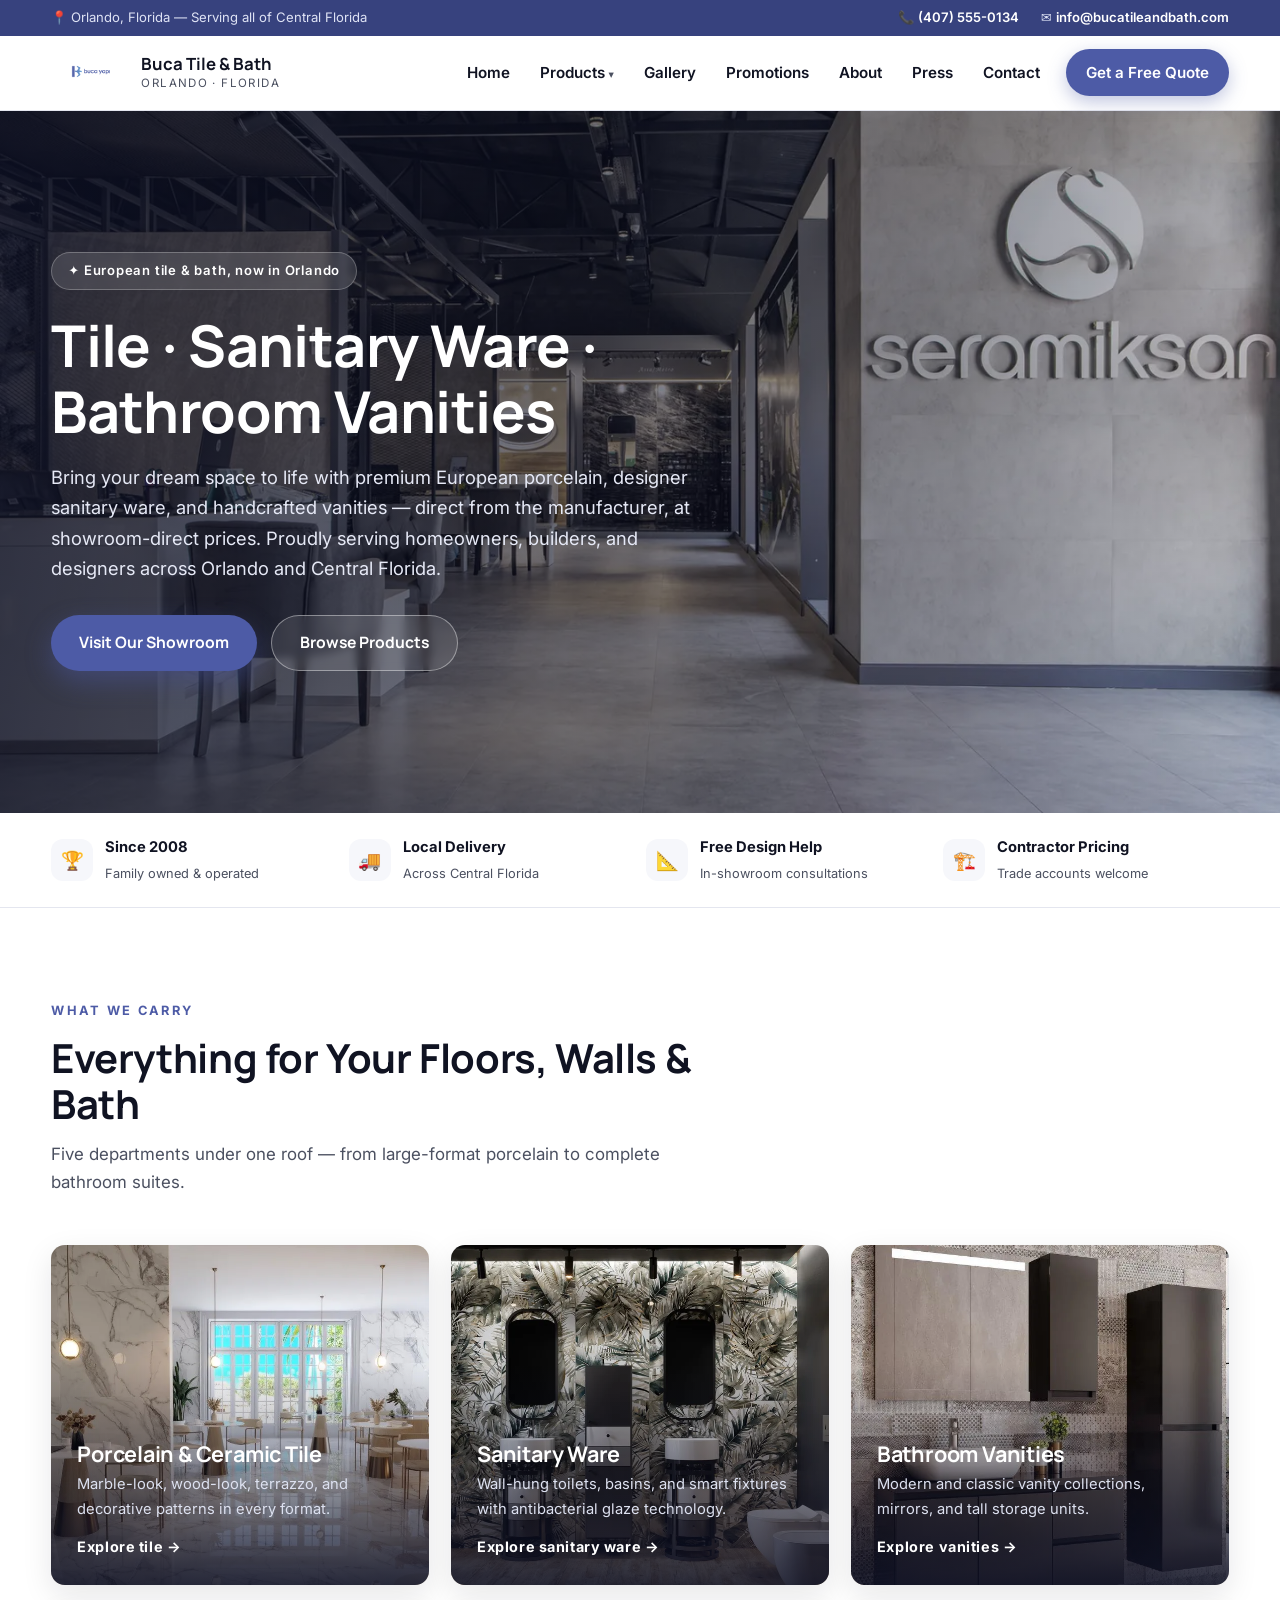
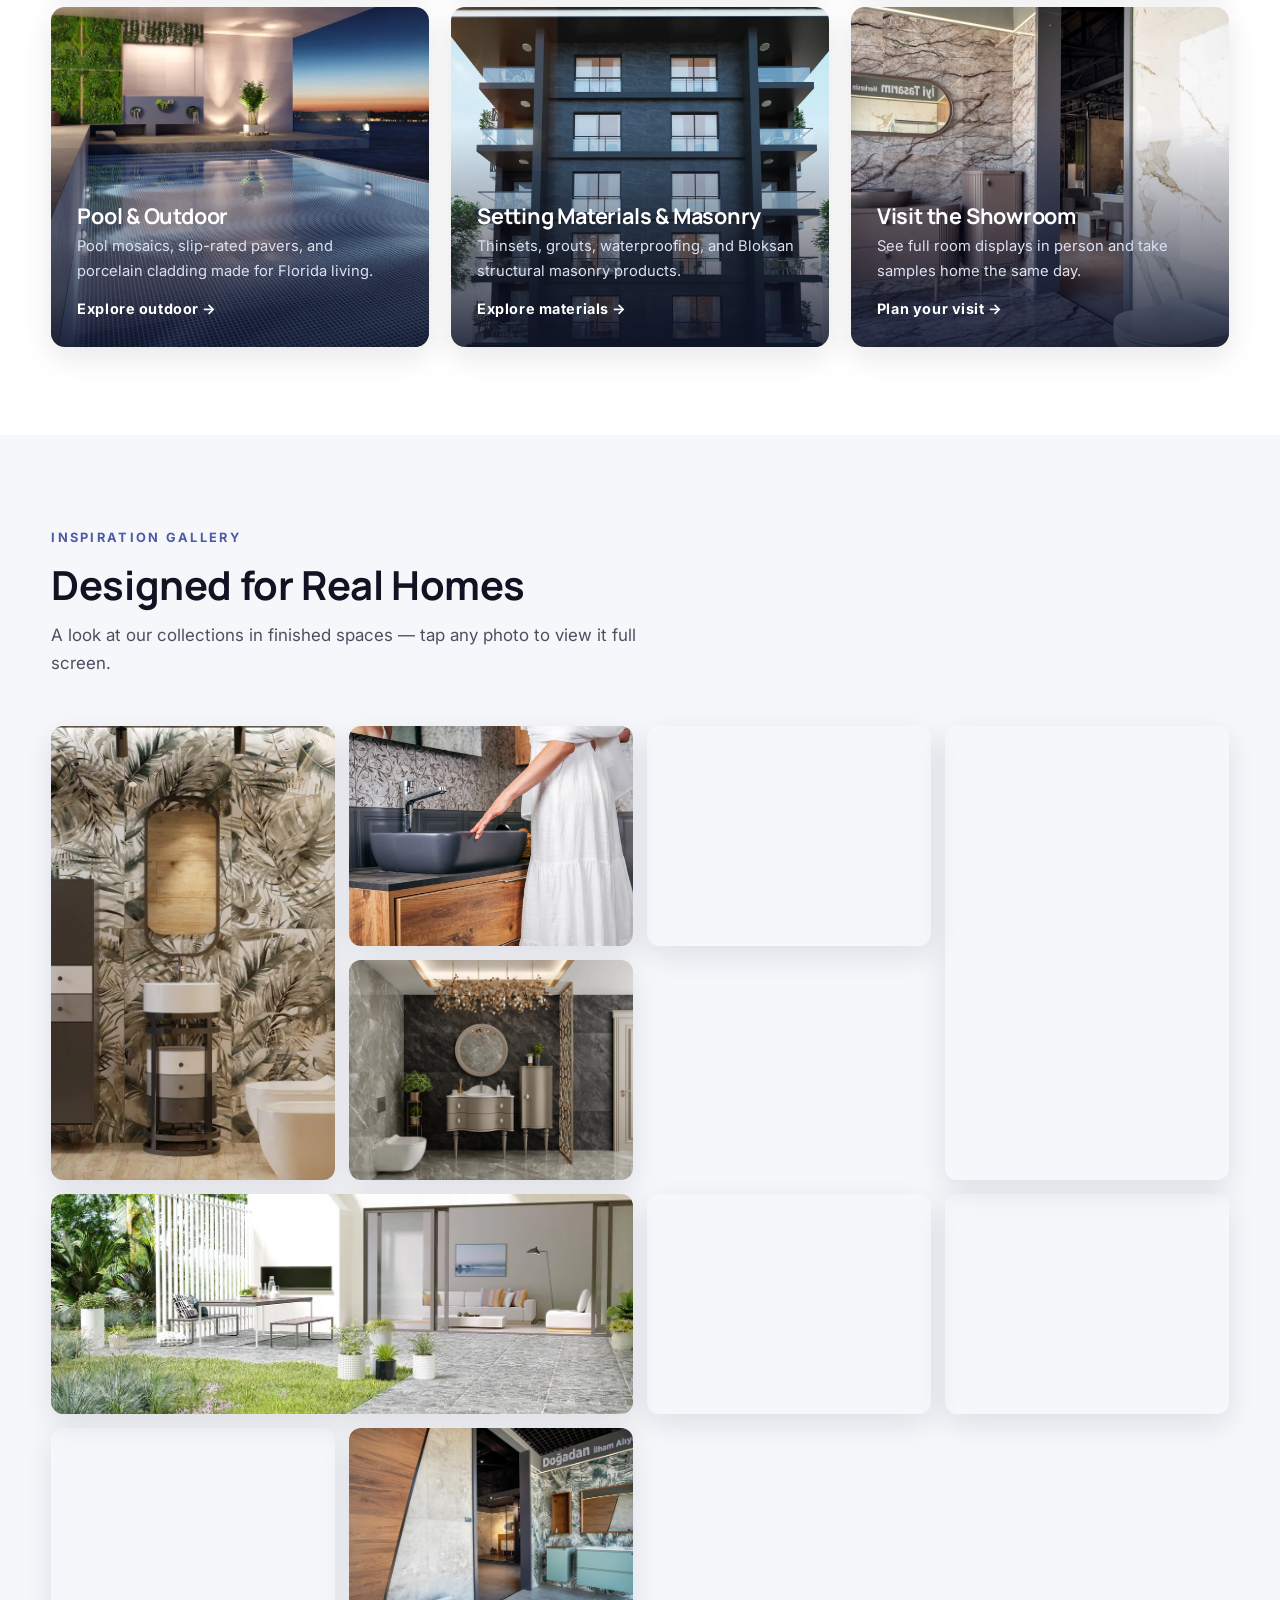
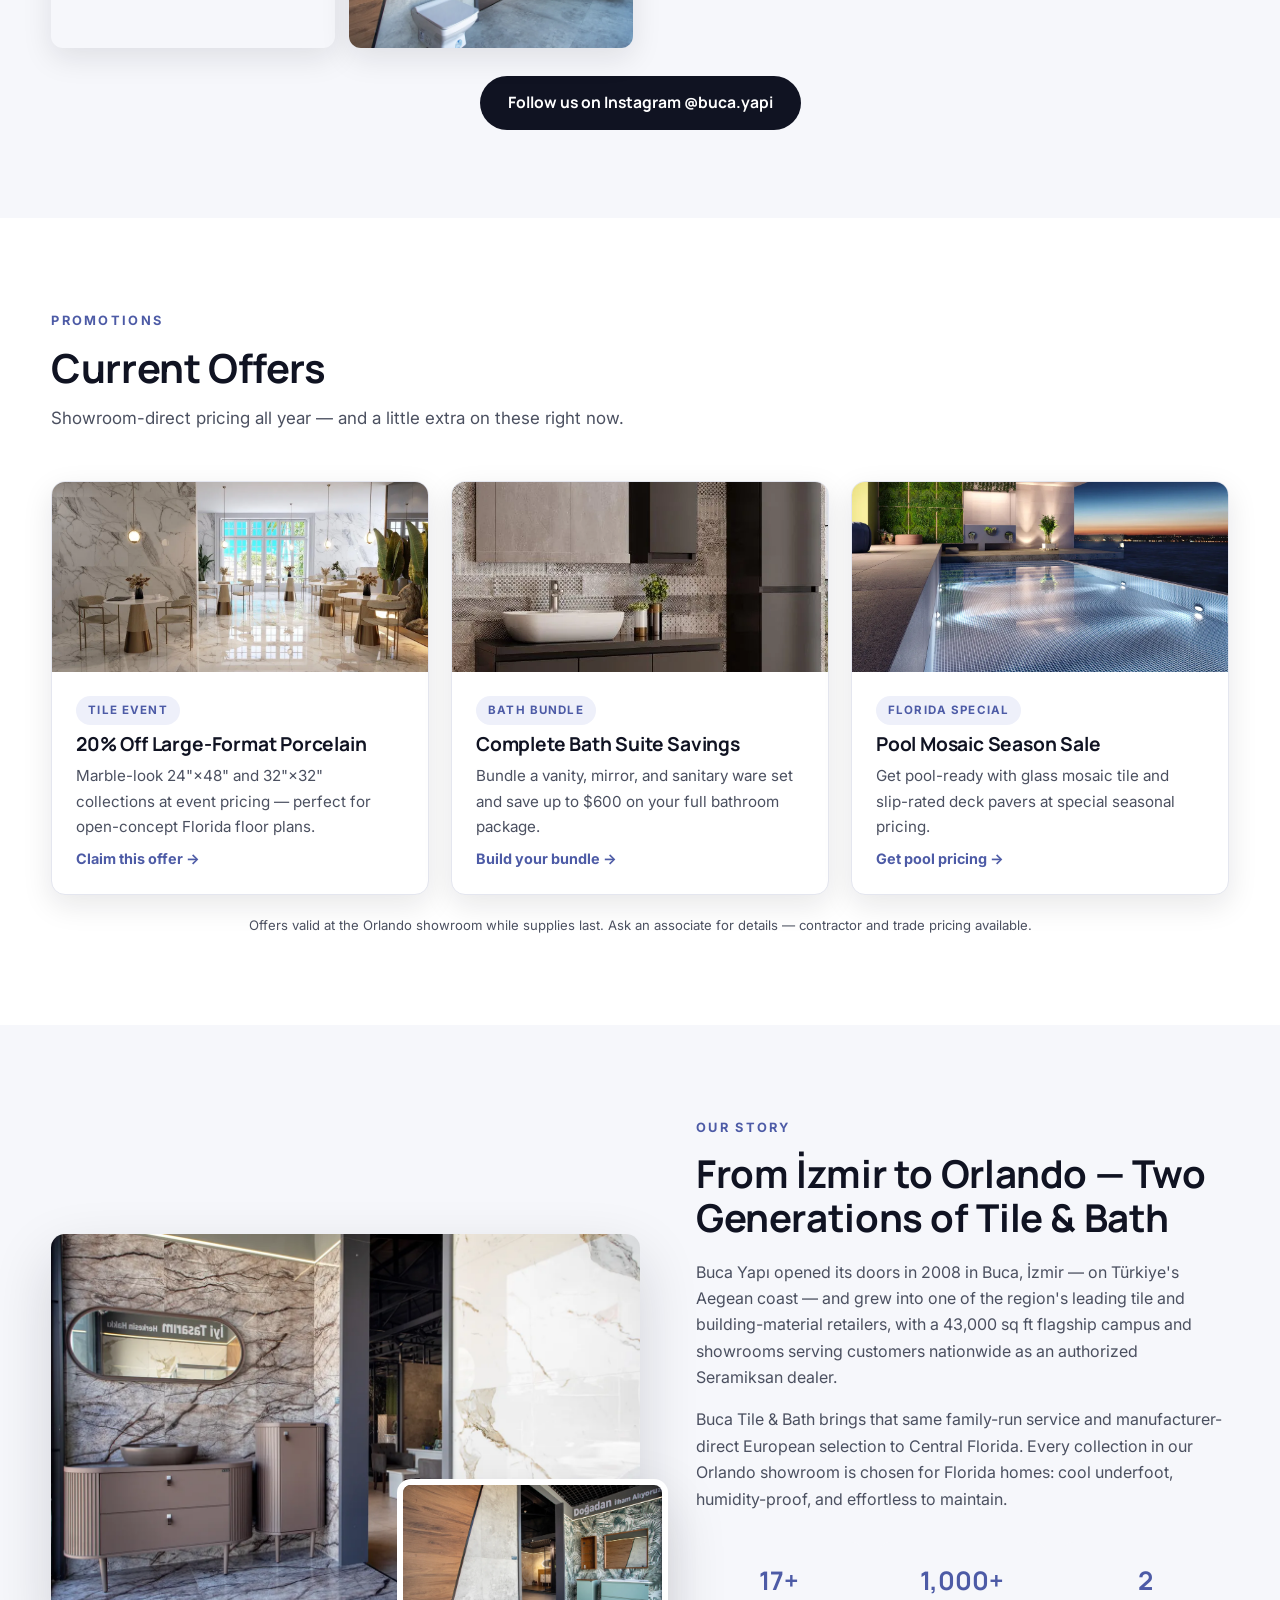
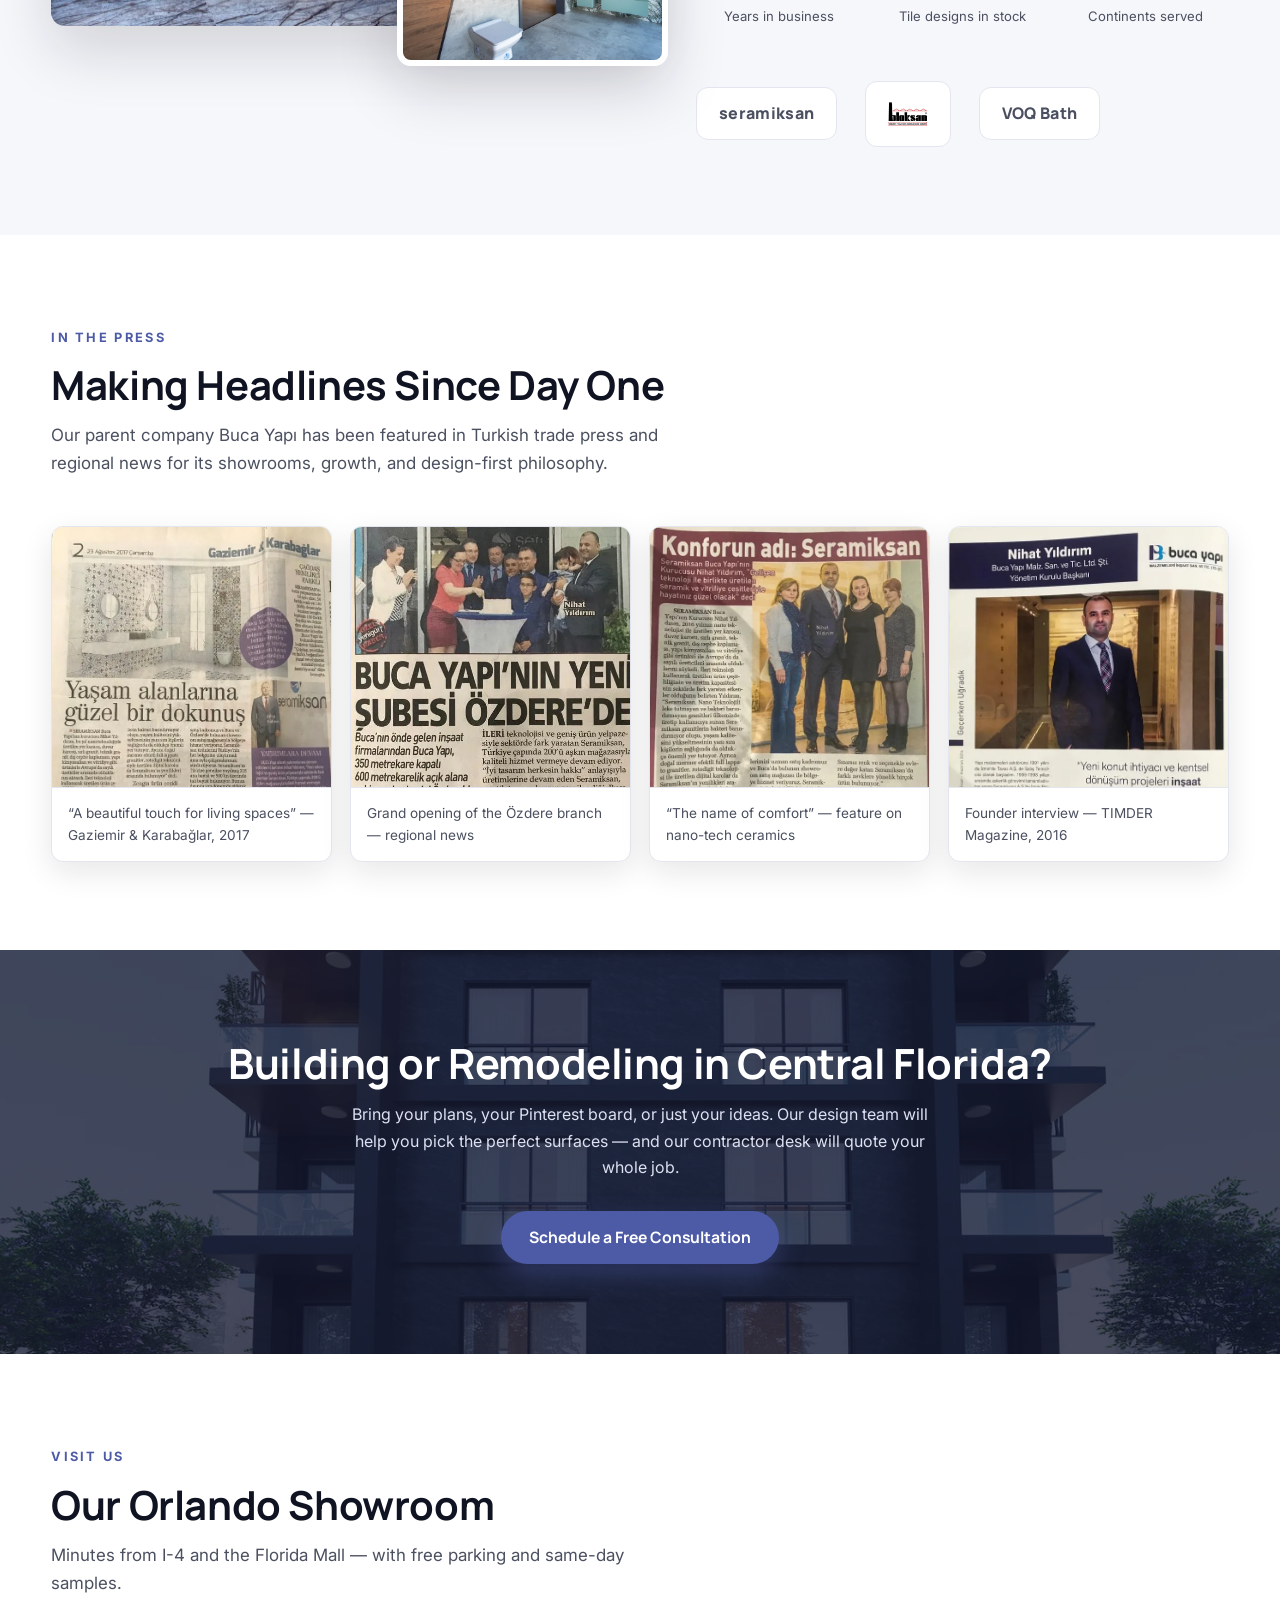
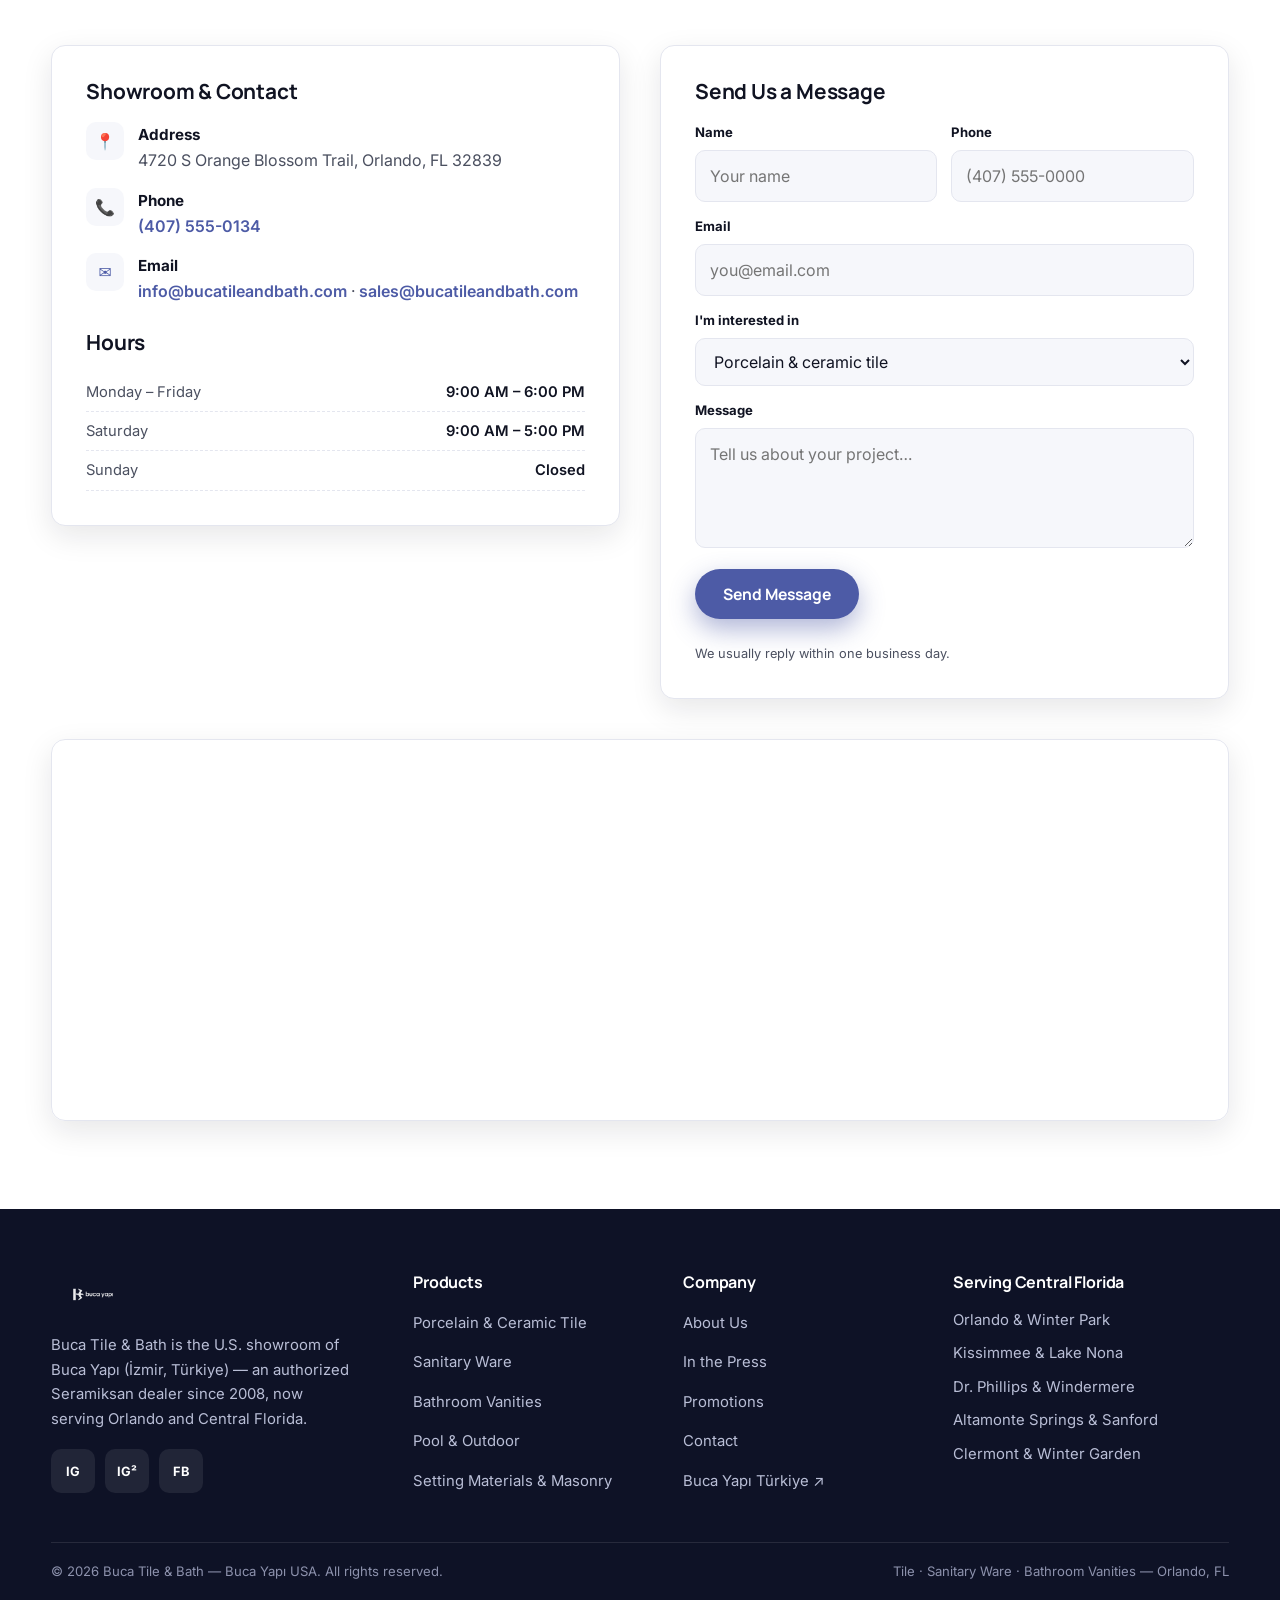
==== commit 98fff8ca: "Optimize for iOS Safari + faster loading iOS Safari: - viewport-fit=cover + env(safe-area-inset-*) f" ====
--- a/index.html
+++ b/index.html
@@ -2,12 +2,18 @@
 <html lang="en-US">
 <head>
   <meta charset="UTF-8" />
-  <meta name="viewport" content="width=device-width, initial-scale=1.0" />
+  <meta name="viewport" content="width=device-width, initial-scale=1.0, viewport-fit=cover" />
   <title>Buca Tile &amp; Bath | Tile, Sanitary Ware &amp; Bathroom Vanities — Orlando, FL</title>
   <meta name="description" content="Orlando's destination showroom for porcelain &amp; ceramic tile, sanitary ware, and designer bathroom vanities. U.S. showroom of Buca Yapı — authorized Seramiksan dealer since 2008. Serving Orlando &amp; Central Florida." />
+  <meta name="format-detection" content="telephone=no" />
+  <meta name="theme-color" content="#37427e" />
   <link rel="icon" type="image/png" href="assets/img/logo-buca.png" />
+  <link rel="apple-touch-icon" href="assets/img/logo-buca.png" />
   <link rel="preconnect" href="https://fonts.googleapis.com" />
   <link rel="preconnect" href="https://fonts.gstatic.com" crossorigin />
+  <!-- Preload the hero (LCP) image — it's a CSS background, so the browser
+       would otherwise discover it late. fetchpriority high jumps the queue. -->
+  <link rel="preload" as="image" href="assets/img/showroom-hero.webp" fetchpriority="high" />
   <link href="https://fonts.googleapis.com/css2?family=Manrope:wght@600;700;800&family=Inter:wght@400;500;600;700&display=swap" rel="stylesheet" />
   <link rel="stylesheet" href="assets/css/style.css" />
 </head>
@@ -30,7 +36,7 @@
   <header class="site-header">
     <div class="container nav-wrap">
       <a class="brand" href="index.html">
-        <img src="assets/img/logo-buca.png" alt="Buca Yapı — Buca Tile &amp; Bath logo" />
+        <img decoding="async" src="assets/img/logo-buca.png" alt="Buca Yapı — Buca Tile &amp; Bath logo" />
         <span class="brand-text">
           <strong>Buca Tile &amp; Bath</strong>
           <small>Orlando · Florida</small>
@@ -67,7 +73,7 @@
 
   <!-- Hero -->
   <section class="hero">
-    <div class="hero-bg" style="background-image:url('assets/img/showroom-hero.jpg')"></div>
+    <div class="hero-bg" style="background-image:url('assets/img/showroom-hero.webp')"></div>
     <div class="container">
       <div class="hero-inner">
         <span class="kicker">✦ European tile &amp; bath, now in Orlando</span>
@@ -107,7 +113,7 @@
 
       <div class="cat-grid">
         <a class="cat-card reveal" href="products.html#tiles">
-          <img src="assets/img/marble-cafe.jpg" alt="Polished Calacatta-look porcelain tile in a bright café interior" loading="lazy" />
+          <img decoding="async" src="assets/img/marble-cafe.webp" alt="Polished Calacatta-look porcelain tile in a bright café interior" loading="lazy" />
           <div class="cat-body">
             <h3>Porcelain &amp; Ceramic Tile</h3>
             <p>Marble-look, wood-look, terrazzo, and decorative patterns in every format.</p>
@@ -115,7 +121,7 @@
           </div>
         </a>
         <a class="cat-card reveal" href="products.html#sanitary-ware">
-          <img src="assets/img/bath-palm-duo.jpg" alt="Twin designer basins against palm-print feature tile" loading="lazy" />
+          <img decoding="async" src="assets/img/bath-palm-duo.webp" alt="Twin designer basins against palm-print feature tile" loading="lazy" />
           <div class="cat-body">
             <h3>Sanitary Ware</h3>
             <p>Wall-hung toilets, basins, and smart fixtures with antibacterial glaze technology.</p>
@@ -123,7 +129,7 @@
           </div>
         </a>
         <a class="cat-card reveal" href="products.html#vanities">
-          <img src="assets/img/vanity-graphite.jpg" alt="Graphite bathroom vanity set with mirror cabinet" loading="lazy" />
+          <img decoding="async" src="assets/img/vanity-graphite.webp" alt="Graphite bathroom vanity set with mirror cabinet" loading="lazy" />
           <div class="cat-body">
             <h3>Bathroom Vanities</h3>
             <p>Modern and classic vanity collections, mirrors, and tall storage units.</p>
@@ -131,7 +137,7 @@
           </div>
         </a>
         <a class="cat-card reveal" href="products.html#outdoor">
-          <img src="assets/img/pool-mosaic.jpg" alt="Glass mosaic pool tile at dusk overlooking the water" loading="lazy" />
+          <img decoding="async" src="assets/img/pool-mosaic.webp" alt="Glass mosaic pool tile at dusk overlooking the water" loading="lazy" />
           <div class="cat-body">
             <h3>Pool &amp; Outdoor</h3>
             <p>Pool mosaics, slip-rated pavers, and porcelain cladding made for Florida living.</p>
@@ -139,7 +145,7 @@
           </div>
         </a>
         <a class="cat-card reveal" href="products.html#chemicals">
-          <img src="assets/img/facade-dark-tile.jpg" alt="Modern apartment facade clad in dark porcelain panels" loading="lazy" />
+          <img decoding="async" src="assets/img/facade-dark-tile.webp" alt="Modern apartment facade clad in dark porcelain panels" loading="lazy" />
           <div class="cat-body">
             <h3>Setting Materials &amp; Masonry</h3>
             <p>Thinsets, grouts, waterproofing, and Bloksan structural masonry products.</p>
@@ -147,7 +153,7 @@
           </div>
         </a>
         <a class="cat-card reveal" href="index.html#visit">
-          <img src="assets/img/showroom-marble.jpg" alt="Buca showroom displays with book-matched marble-look slabs" loading="lazy" />
+          <img decoding="async" src="assets/img/showroom-marble.webp" alt="Buca showroom displays with book-matched marble-look slabs" loading="lazy" />
           <div class="cat-body">
             <h3>Visit the Showroom</h3>
             <p>See full room displays in person and take samples home the same day.</p>
@@ -168,16 +174,16 @@
       </div>
 
       <div class="gallery-grid">
-        <figure class="g-item tall reveal"><img src="assets/img/bath-palm-single.jpg" alt="Palm-print wall tile with pedestal basin and wood-look floor" loading="lazy" /></figure>
-        <figure class="g-item reveal"><img src="assets/img/lifestyle-sink-touch.jpg" alt="Matte graphite vessel sink on a wood vanity" loading="lazy" /></figure>
-        <figure class="g-item reveal"><img src="assets/img/bath-terrazzo.jpg" alt="Terrazzo-look tile bathroom with brass accents" loading="lazy" /></figure>
-        <figure class="g-item tall reveal"><img src="assets/img/lifestyle-robe.jpg" alt="Patterned encaustic-look floor tile in a spa bathroom" loading="lazy" /></figure>
-        <figure class="g-item reveal"><img src="assets/img/bath-luxury-gold.jpg" alt="Luxury bathroom with dark stone-look walls and gold chandelier" loading="lazy" /></figure>
-        <figure class="g-item wide reveal"><img src="assets/img/patio-pavers.jpg" alt="Cobble-look outdoor porcelain pavers on a tropical patio" loading="lazy" /></figure>
-        <figure class="g-item reveal"><img src="assets/img/bath-classic-bw.jpg" alt="Classic black-and-white bathroom with statuario walls" loading="lazy" /></figure>
-        <figure class="g-item reveal"><img src="assets/img/exterior-wood-look.jpg" alt="Wood-look porcelain cladding on a modern home exterior" loading="lazy" /></figure>
-        <figure class="g-item reveal"><img src="assets/img/lifestyle-fluted-vanity.jpg" alt="Fluted gray vanity drawer detail" loading="lazy" /></figure>
-        <figure class="g-item reveal"><img src="assets/img/showroom-vanity-wall.jpg" alt="Showroom bay with mint vanity and botanical feature tile" loading="lazy" /></figure>
+        <figure class="g-item tall reveal"><img decoding="async" src="assets/img/bath-palm-single.webp" alt="Palm-print wall tile with pedestal basin and wood-look floor" loading="lazy" /></figure>
+        <figure class="g-item reveal"><img decoding="async" src="assets/img/lifestyle-sink-touch.webp" alt="Matte graphite vessel sink on a wood vanity" loading="lazy" /></figure>
+        <figure class="g-item reveal"><img decoding="async" src="assets/img/bath-terrazzo.webp" alt="Terrazzo-look tile bathroom with brass accents" loading="lazy" /></figure>
+        <figure class="g-item tall reveal"><img decoding="async" src="assets/img/lifestyle-robe.webp" alt="Patterned encaustic-look floor tile in a spa bathroom" loading="lazy" /></figure>
+        <figure class="g-item reveal"><img decoding="async" src="assets/img/bath-luxury-gold.webp" alt="Luxury bathroom with dark stone-look walls and gold chandelier" loading="lazy" /></figure>
+        <figure class="g-item wide reveal"><img decoding="async" src="assets/img/patio-pavers.webp" alt="Cobble-look outdoor porcelain pavers on a tropical patio" loading="lazy" /></figure>
+        <figure class="g-item reveal"><img decoding="async" src="assets/img/bath-classic-bw.webp" alt="Classic black-and-white bathroom with statuario walls" loading="lazy" /></figure>
+        <figure class="g-item reveal"><img decoding="async" src="assets/img/exterior-wood-look.webp" alt="Wood-look porcelain cladding on a modern home exterior" loading="lazy" /></figure>
+        <figure class="g-item reveal"><img decoding="async" src="assets/img/lifestyle-fluted-vanity.webp" alt="Fluted gray vanity drawer detail" loading="lazy" /></figure>
+        <figure class="g-item reveal"><img decoding="async" src="assets/img/showroom-vanity-wall.webp" alt="Showroom bay with mint vanity and botanical feature tile" loading="lazy" /></figure>
       </div>
 
       <div class="ig-bar">
@@ -199,7 +205,7 @@
 
       <div class="promo-grid">
         <article class="promo-card reveal">
-          <figure><img src="assets/img/marble-cafe.jpg" alt="Polished marble-look porcelain floor" loading="lazy" /></figure>
+          <figure><img decoding="async" src="assets/img/marble-cafe.webp" alt="Polished marble-look porcelain floor" loading="lazy" /></figure>
           <div class="promo-body">
             <span class="promo-tag">Tile Event</span>
             <h3>20% Off Large-Format Porcelain</h3>
@@ -208,7 +214,7 @@
           </div>
         </article>
         <article class="promo-card reveal">
-          <figure><img src="assets/img/vanity-graphite.jpg" alt="Complete vanity set with mirror and tall cabinet" loading="lazy" /></figure>
+          <figure><img decoding="async" src="assets/img/vanity-graphite.webp" alt="Complete vanity set with mirror and tall cabinet" loading="lazy" /></figure>
           <div class="promo-body">
             <span class="promo-tag">Bath Bundle</span>
             <h3>Complete Bath Suite Savings</h3>
@@ -217,7 +223,7 @@
           </div>
         </article>
         <article class="promo-card reveal">
-          <figure><img src="assets/img/pool-mosaic.jpg" alt="Glass mosaic pool at sunset" loading="lazy" /></figure>
+          <figure><img decoding="async" src="assets/img/pool-mosaic.webp" alt="Glass mosaic pool at sunset" loading="lazy" /></figure>
           <div class="promo-body">
             <span class="promo-tag">Florida Special</span>
             <h3>Pool Mosaic Season Sale</h3>
@@ -234,8 +240,8 @@
   <section class="section tinted" id="about">
     <div class="container about-grid">
       <div class="about-media reveal">
-        <img class="main-img" src="assets/img/showroom-marble.jpg" alt="Buca showroom interior with book-matched marble-look walls" loading="lazy" />
-        <img class="float-img" src="assets/img/showroom-vanity-wall.jpg" alt="Showroom vanity display with botanical tile" loading="lazy" />
+        <img decoding="async" class="main-img" src="assets/img/showroom-marble.webp" alt="Buca showroom interior with book-matched marble-look walls" loading="lazy" />
+        <img decoding="async" class="float-img" src="assets/img/showroom-vanity-wall.webp" alt="Showroom vanity display with botanical tile" loading="lazy" />
       </div>
       <div class="about-copy">
         <span class="eyebrow">Our story</span>
@@ -259,7 +265,7 @@
         </div>
         <div class="brand-row">
           <span class="brand-chip">seramiksan</span>
-          <span class="brand-chip"><img src="assets/img/brand-bloksan.jpg" alt="Bloksan masonry products logo" /></span>
+          <span class="brand-chip"><img decoding="async" src="assets/img/brand-bloksan.webp" alt="Bloksan masonry products logo" /></span>
           <span class="brand-chip">VOQ Bath</span>
         </div>
       </div>
@@ -277,19 +283,19 @@
 
       <div class="press-grid">
         <figure class="press-item reveal">
-          <img src="assets/img/press-01.jpg" alt="Newspaper feature on Seramiksan tile collections at Buca Yapı" loading="lazy" />
+          <img decoding="async" src="assets/img/press-01.webp" alt="Newspaper feature on Seramiksan tile collections at Buca Yapı" loading="lazy" />
           <figcaption>“A beautiful touch for living spaces” — Gaziemir &amp; Karabağlar, 2017</figcaption>
         </figure>
         <figure class="press-item reveal">
-          <img src="assets/img/press-02.jpg" alt="Newspaper coverage of the Özdere showroom opening" loading="lazy" />
+          <img decoding="async" src="assets/img/press-02.webp" alt="Newspaper coverage of the Özdere showroom opening" loading="lazy" />
           <figcaption>Grand opening of the Özdere branch — regional news</figcaption>
         </figure>
         <figure class="press-item reveal">
-          <img src="assets/img/press-03.jpg" alt="Print feature on nano-technology ceramic surfaces" loading="lazy" />
+          <img decoding="async" src="assets/img/press-03.webp" alt="Print feature on nano-technology ceramic surfaces" loading="lazy" />
           <figcaption>“The name of comfort” — feature on nano-tech ceramics</figcaption>
         </figure>
         <figure class="press-item reveal">
-          <img src="assets/img/press-04.jpg" alt="TIMDER magazine interview with founder Nihat Yıldırım" loading="lazy" />
+          <img decoding="async" src="assets/img/press-04.webp" alt="TIMDER magazine interview with founder Nihat Yıldırım" loading="lazy" />
           <figcaption>Founder interview — TIMDER Magazine, 2016</figcaption>
         </figure>
       </div>
@@ -298,7 +304,7 @@
 
   <!-- CTA band -->
   <section class="cta-band">
-    <div class="band-bg" style="background-image:url('assets/img/facade-dark-tile.jpg')"></div>
+    <div class="band-bg" style="background-image:url('assets/img/facade-dark-tile.webp')"></div>
     <div class="container">
       <h2>Building or Remodeling in Central Florida?</h2>
       <p>Bring your plans, your Pinterest board, or just your ideas. Our design team will help you pick the perfect surfaces — and our contractor desk will quote your whole job.</p>
@@ -378,7 +384,7 @@
   <footer class="site-footer">
     <div class="container footer-grid">
       <div class="footer-brand">
-        <img src="assets/img/logo-buca.png" alt="Buca Yapı logo" />
+        <img decoding="async" src="assets/img/logo-buca.png" alt="Buca Yapı logo" />
         <p>
           Buca Tile &amp; Bath is the U.S. showroom of Buca Yapı (İzmir, Türkiye) —
           an authorized Seramiksan dealer since 2008, now serving Orlando and
@@ -430,7 +436,7 @@
   <!-- Lightbox -->
   <div class="lightbox" id="lightbox" role="dialog" aria-modal="true" aria-label="Image viewer">
     <button class="lb-close" aria-label="Close image viewer">×</button>
-    <img src="" alt="" />
+    <img decoding="async" src="" alt="" />
   </div>
 
   <script src="assets/js/main.js"></script>
--- a/assets/css/style.css
+++ b/assets/css/style.css
@@ -20,9 +20,13 @@
   --font-body: "Inter", system-ui, sans-serif;
 }
 
-* { margin: 0; padding: 0; box-sizing: border-box; }
-
-html { scroll-behavior: smooth; }
+* { margin: 0; padding: 0; box-sizing: border-box; -webkit-tap-highlight-color: transparent; }
+
+html {
+  scroll-behavior: smooth;
+  -webkit-text-size-adjust: 100%;
+  text-size-adjust: 100%;
+}
 
 body {
   font-family: var(--font-body);
@@ -30,11 +34,18 @@
   background: var(--white);
   line-height: 1.65;
   -webkit-font-smoothing: antialiased;
+  overflow-x: hidden;
 }
 
 img { max-width: 100%; display: block; }
 
 a { color: var(--indigo); text-decoration: none; }
+
+/* Remove the 300ms tap delay and stray double-tap-to-zoom on interactive
+   elements — iOS Safari treats these as content by default. */
+a, button, .btn, input, select, textarea {
+  touch-action: manipulation;
+}
 
 .container { width: min(1180px, 92%); margin-inline: auto; }
 
@@ -63,7 +74,7 @@
   background: var(--indigo-dark);
   color: #dfe3f5;
   font-size: .82rem;
-  padding: 7px 0;
+  padding: 7px max(0px, env(safe-area-inset-right)) 7px max(0px, env(safe-area-inset-left));
 }
 .topbar .container { display: flex; justify-content: space-between; gap: 16px; flex-wrap: wrap; }
 .topbar a { color: #fff; font-weight: 600; }
@@ -71,12 +82,16 @@
 
 /* ---------- Header / nav ---------- */
 .site-header {
+  position: -webkit-sticky;
   position: sticky;
   top: 0;
   z-index: 60;
   background: rgba(255, 255, 255, .94);
+  -webkit-backdrop-filter: blur(10px);
   backdrop-filter: blur(10px);
   border-bottom: 1px solid var(--line);
+  padding-left: env(safe-area-inset-left);
+  padding-right: env(safe-area-inset-right);
 }
 .nav-wrap { display: flex; align-items: center; justify-content: space-between; height: 74px; }
 .brand { display: flex; align-items: center; gap: 12px; }
@@ -96,7 +111,6 @@
   border-radius: 8px;
   transition: background .18s, color .18s;
 }
-.main-nav a:hover { background: var(--mist); color: var(--indigo); }
 
 .has-drop { position: relative; }
 .has-drop > a::after { content: " ▾"; font-size: .7em; color: var(--slate); }
@@ -116,7 +130,6 @@
   transform: translateY(6px);
   transition: all .2s ease;
 }
-.has-drop:hover .dropdown,
 .has-drop:focus-within .dropdown { opacity: 1; visibility: visible; transform: translateY(0); }
 .dropdown a { padding: 10px 12px; border-radius: 8px; font-weight: 500; }
 
@@ -128,12 +141,13 @@
   margin-left: 10px;
   box-shadow: 0 6px 18px rgba(77, 91, 166, .35);
 }
-.nav-cta:hover { background: var(--indigo-dark) !important; }
 
 .nav-toggle {
   display: none;
   background: none;
   border: 0;
+  -webkit-appearance: none;
+  appearance: none;
   cursor: pointer;
   width: 44px;
   height: 44px;
@@ -151,7 +165,8 @@
 /* ---------- Hero ---------- */
 .hero {
   position: relative;
-  min-height: 78vh;
+  min-height: 78vh; /* fallback for browsers without svh support */
+  min-height: 78svh; /* stable across iOS Safari's collapsing toolbar */
   display: flex;
   align-items: center;
   color: #fff;
@@ -185,6 +200,7 @@
   font-weight: 600;
   letter-spacing: .06em;
   margin-bottom: 22px;
+  -webkit-backdrop-filter: blur(4px);
   backdrop-filter: blur(4px);
 }
 .hero h1 { font-size: clamp(2.2rem, 5vw, 3.6rem); margin-bottom: 18px; }
@@ -201,15 +217,21 @@
   padding: 14px 28px;
   border-radius: 999px;
   border: 0;
+  -webkit-appearance: none;
+  appearance: none;
   cursor: pointer;
   transition: transform .15s, box-shadow .15s, background .15s;
 }
+.btn:active { transform: scale(.96); }
 .btn-primary { background: var(--indigo); color: #fff; box-shadow: 0 10px 26px rgba(77, 91, 166, .45); }
-.btn-primary:hover { background: var(--indigo-dark); transform: translateY(-2px); }
-.btn-ghost { background: rgba(255, 255, 255, .1); color: #fff; border: 1px solid rgba(255, 255, 255, .4); backdrop-filter: blur(4px); }
-.btn-ghost:hover { background: rgba(255, 255, 255, .22); transform: translateY(-2px); }
+.btn-ghost {
+  background: rgba(255, 255, 255, .1);
+  color: #fff;
+  border: 1px solid rgba(255, 255, 255, .4);
+  -webkit-backdrop-filter: blur(4px);
+  backdrop-filter: blur(4px);
+}
 .btn-dark { background: var(--ink); color: #fff; }
-.btn-dark:hover { background: #2a2f45; transform: translateY(-2px); }
 
 .hero-strip {
   background: var(--white);
@@ -269,7 +291,6 @@
   z-index: -1;
   background: linear-gradient(180deg, rgba(13, 17, 38, 0) 35%, rgba(13, 17, 38, .85) 100%);
 }
-.cat-card:hover img { transform: scale(1.05); }
 .cat-card .cat-body { padding: 26px; }
 .cat-card h3 { font-size: 1.35rem; margin-bottom: 6px; }
 .cat-card p { color: #dde1f0; font-size: .92rem; margin-bottom: 12px; }
@@ -292,7 +313,6 @@
   box-shadow: var(--shadow);
 }
 .g-item img { width: 100%; height: 100%; object-fit: cover; transition: transform .45s ease; }
-.g-item:hover img { transform: scale(1.06); }
 .g-item.tall { grid-row: span 2; }
 .g-item.wide { grid-column: span 2; }
 
@@ -315,7 +335,6 @@
 }
 .promo-card figure { height: 190px; overflow: hidden; }
 .promo-card figure img { width: 100%; height: 100%; object-fit: cover; transition: transform .45s; }
-.promo-card:hover figure img { transform: scale(1.05); }
 .promo-body { padding: 24px; display: flex; flex-direction: column; gap: 8px; flex: 1; }
 .promo-tag {
   align-self: flex-start;
@@ -402,7 +421,6 @@
   cursor: zoom-in;
 }
 .press-item img { width: 100%; height: 260px; object-fit: cover; object-position: top; transition: transform .4s; }
-.press-item:hover img { transform: scale(1.03); }
 .press-item figcaption { padding: 14px 16px; font-size: .85rem; color: var(--slate); border-top: 1px solid var(--line); }
 
 /* ---------- Visit / contact ---------- */
@@ -455,6 +473,8 @@
 .field input, .field select, .field textarea {
   width: 100%;
   font: inherit;
+  /* 16px minimum keeps iOS Safari from auto-zooming the page on focus */
+  font-size: 16px;
   padding: 12px 14px;
   border: 1px solid var(--line);
   border-radius: 10px;
@@ -462,6 +482,7 @@
   color: var(--ink);
   transition: border .15s, background .15s;
 }
+.field input, .field textarea { -webkit-appearance: none; appearance: none; }
 .field input:focus, .field select:focus, .field textarea:focus {
   outline: none;
   border-color: var(--indigo);
@@ -505,14 +526,13 @@
 }
 .site-footer h4 { color: #fff; font-size: 1rem; margin-bottom: 16px; }
 .site-footer ul { list-style: none; display: grid; gap: 9px; }
-.site-footer a { color: #b9bed6; }
-.site-footer a:hover { color: #fff; }
+.site-footer a { color: #b9bed6; display: inline-block; padding: 3px 0; }
 .footer-brand img { height: 46px; margin-bottom: 14px; filter: brightness(0) invert(1) opacity(.92); }
 .footer-brand p { max-width: 34ch; }
 .social-row { display: flex; gap: 10px; margin-top: 18px; }
 .social-row a {
-  width: 38px;
-  height: 38px;
+  width: 44px;
+  height: 44px;
   border-radius: 10px;
   background: rgba(255, 255, 255, .08);
   display: grid;
@@ -522,7 +542,6 @@
   font-size: .8rem;
   transition: background .15s;
 }
-.social-row a:hover { background: var(--indigo); }
 .footer-bottom {
   border-top: 1px solid rgba(255, 255, 255, .1);
   padding: 18px 0;
@@ -543,25 +562,32 @@
   display: none;
   align-items: center;
   justify-content: center;
-  padding: 4vh 4vw;
+  padding: 4vh 4vw; /* fallback */
+  padding: 4svh 4vw;
 }
 .lightbox.open { display: flex; }
 .lightbox img {
   max-width: 100%;
-  max-height: 92vh;
+  max-height: 92vh; /* fallback */
+  max-height: 92svh;
   border-radius: 10px;
   box-shadow: 0 30px 80px rgba(0, 0, 0, .6);
 }
 .lightbox .lb-close {
   position: absolute;
-  top: 18px;
-  right: 24px;
+  top: max(18px, env(safe-area-inset-top));
+  right: max(24px, env(safe-area-inset-right));
   background: none;
   border: 0;
+  -webkit-appearance: none;
+  appearance: none;
   color: #fff;
   font-size: 2.2rem;
+  width: 44px;
+  height: 44px;
   cursor: pointer;
   line-height: 1;
+  touch-action: manipulation;
 }
 
 /* ---------- Product pages ---------- */
@@ -609,6 +635,33 @@
   place-items: center;
 }
 
+/* ---------- Hover vs. touch ---------- */
+/* Real hover-capable pointers (mouse/trackpad) get the decorative hover
+   effects. Touch devices skip them — iOS Safari applies :hover on tap and
+   only clears it on the *next* tap elsewhere, so anything hover-only would
+   otherwise look permanently "stuck" after a single tap. Touch gets a
+   quick :active press-effect instead. */
+@media (hover: hover) and (pointer: fine) {
+  .main-nav a:hover { background: var(--mist); color: var(--indigo); }
+  .has-drop:hover .dropdown { opacity: 1; visibility: visible; transform: translateY(0); }
+  .nav-cta:hover { background: var(--indigo-dark) !important; }
+  .btn-primary:hover { background: var(--indigo-dark); transform: translateY(-2px); }
+  .btn-ghost:hover { background: rgba(255, 255, 255, .22); transform: translateY(-2px); }
+  .btn-dark:hover { background: #2a2f45; transform: translateY(-2px); }
+  .cat-card:hover img { transform: scale(1.05); }
+  .g-item:hover img { transform: scale(1.06); }
+  .promo-card:hover figure img { transform: scale(1.05); }
+  .press-item:hover img { transform: scale(1.03); }
+  .social-row a:hover { background: var(--indigo); }
+  .site-footer a:hover { color: #fff; }
+}
+
+.cat-card:active img { transform: scale(1.03); }
+.g-item:active img { transform: scale(1.04); }
+.promo-card:active figure img { transform: scale(1.03); }
+.press-item:active img { transform: scale(1.02); }
+.social-row a:active { background: var(--indigo); }
+
 /* ---------- Reveal animation ---------- */
 .reveal { opacity: 0; transform: translateY(26px); transition: opacity .7s ease, transform .7s ease; }
 .reveal.visible { opacity: 1; transform: none; }
@@ -626,7 +679,7 @@
   .footer-grid { grid-template-columns: 1fr 1fr; }
 }
 
-@media (max-width: 820px) {
+@media (max-width: 900px) {
   .nav-toggle { display: block; }
   .main-nav {
     position: fixed;
@@ -636,6 +689,12 @@
     box-shadow: var(--shadow-lg);
     display: none;
     padding: 14px;
+    padding-left: max(14px, env(safe-area-inset-left));
+    padding-right: max(14px, env(safe-area-inset-right));
+    max-height: calc(100vh - 74px);
+    max-height: calc(100svh - 74px);
+    overflow-y: auto;
+    -webkit-overflow-scrolling: touch;
   }
   .main-nav.open { display: block; }
   .main-nav > ul { flex-direction: column; align-items: stretch; }
@@ -666,3 +725,13 @@
   .footer-grid { grid-template-columns: 1fr; gap: 28px; }
   .topbar .container { justify-content: center; text-align: center; }
 }
+
+/* iPhone in landscape: short viewport height means a tall hero + hamburger
+   menu can crowd the visible area or clip below the toolbar. Trim padding
+   instead of relying on min-height alone. */
+@media (max-height: 500px) and (orientation: landscape) {
+  .hero { min-height: auto; }
+  .hero-inner { padding: 64px 0; }
+  .page-hero { padding: 84px 0 46px; }
+  .main-nav { max-height: calc(100svh - 60px); }
+}
